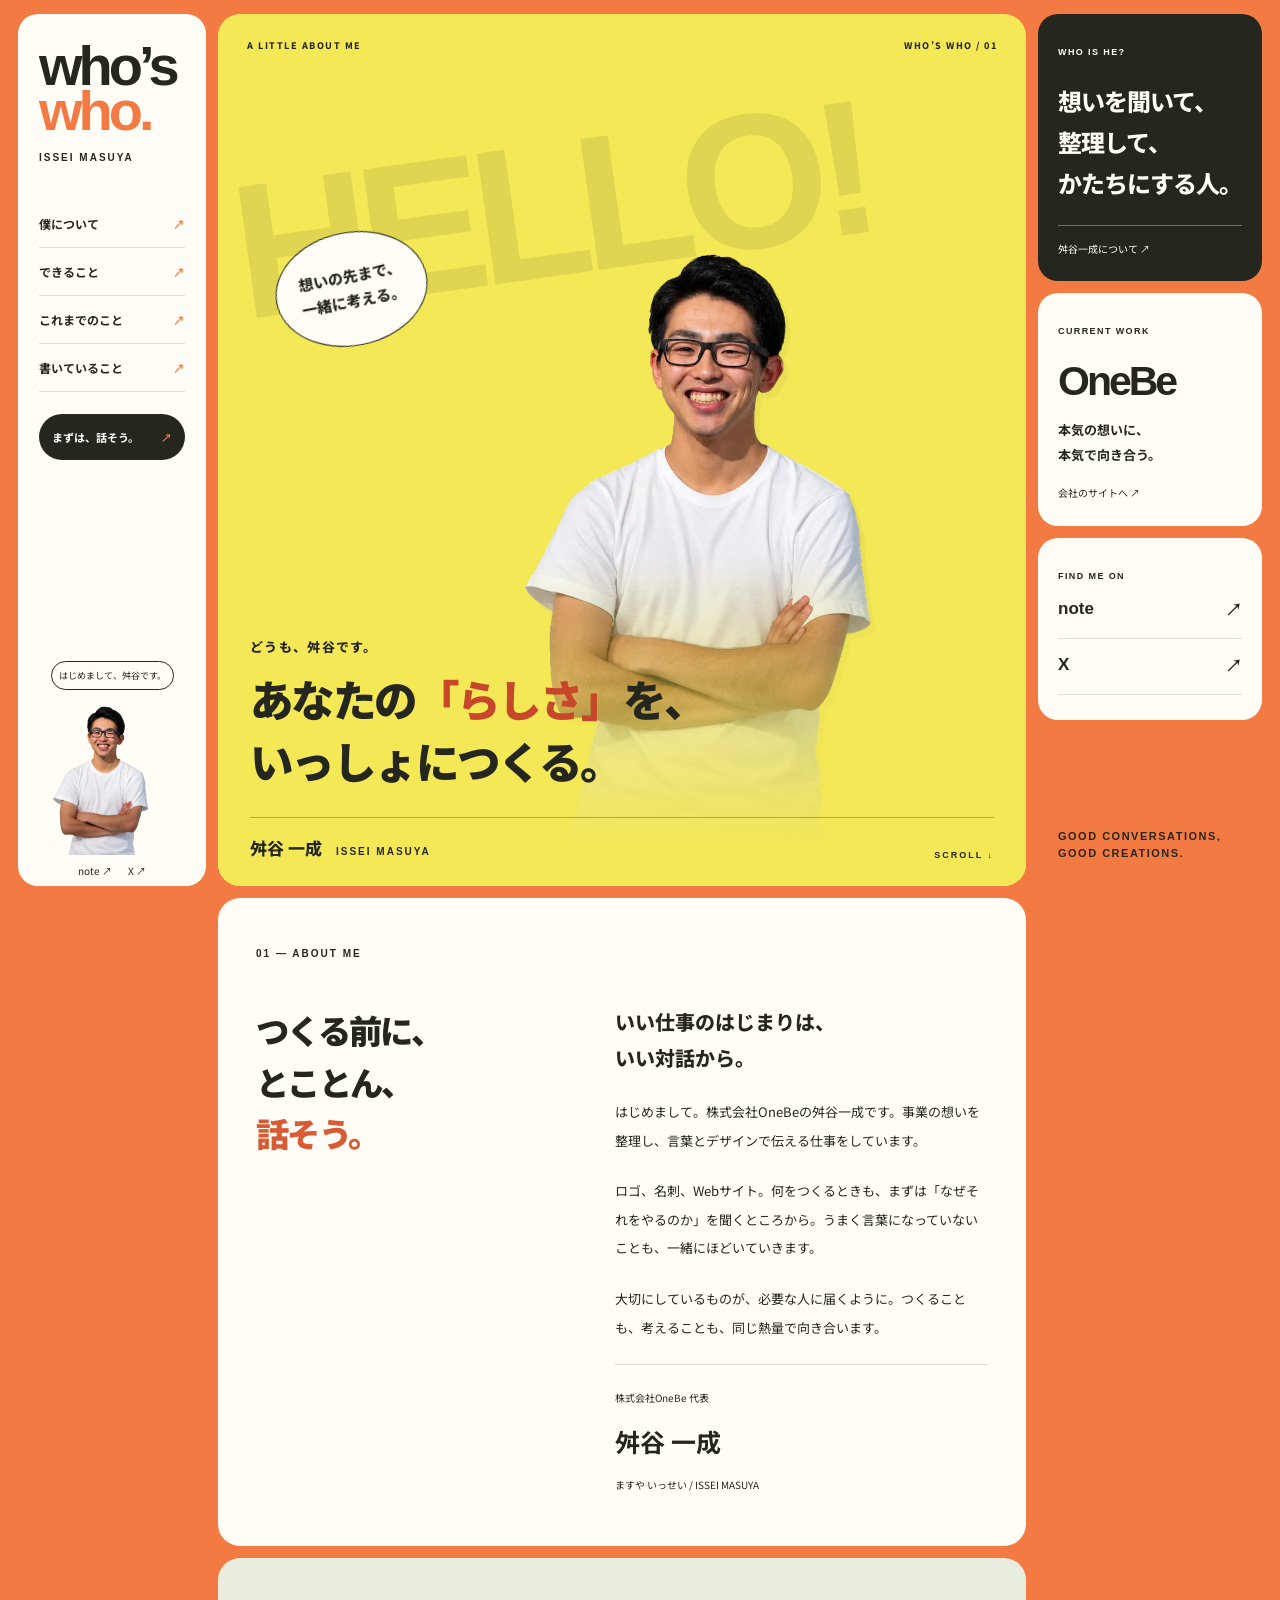
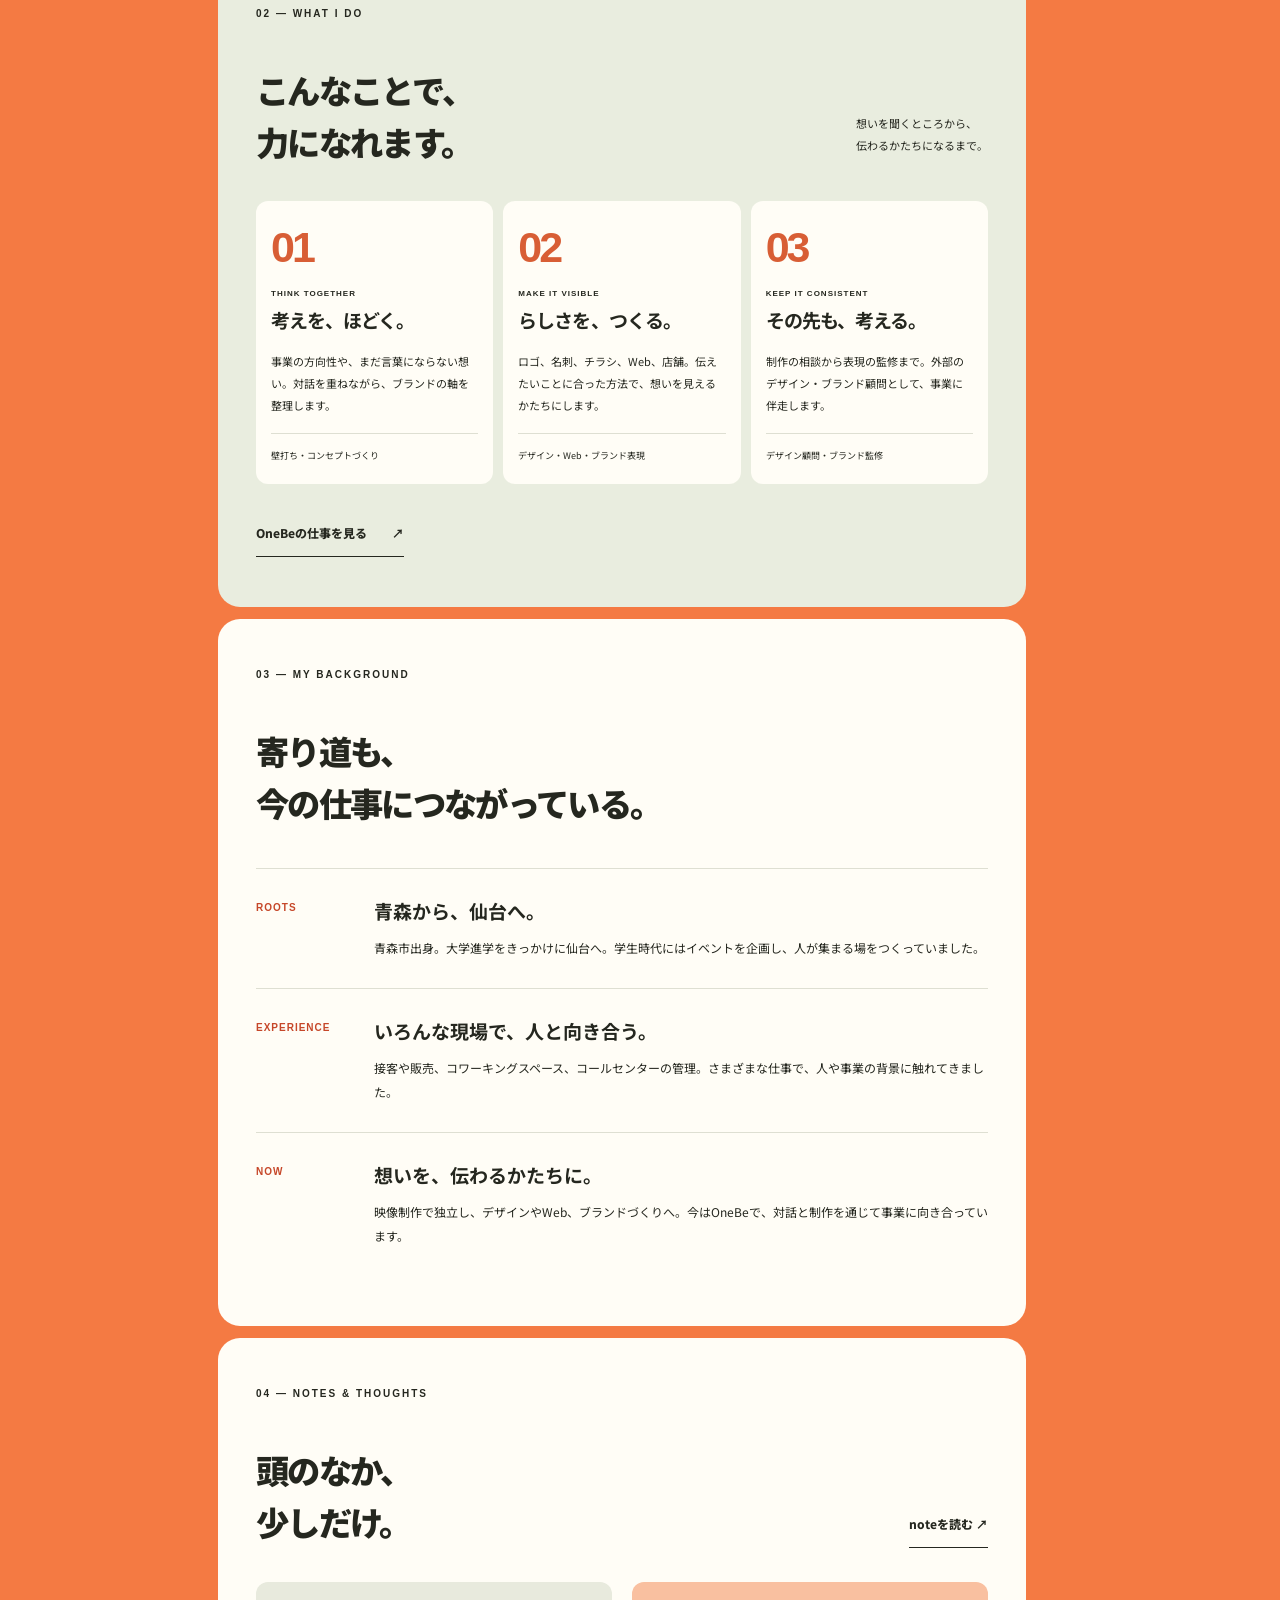
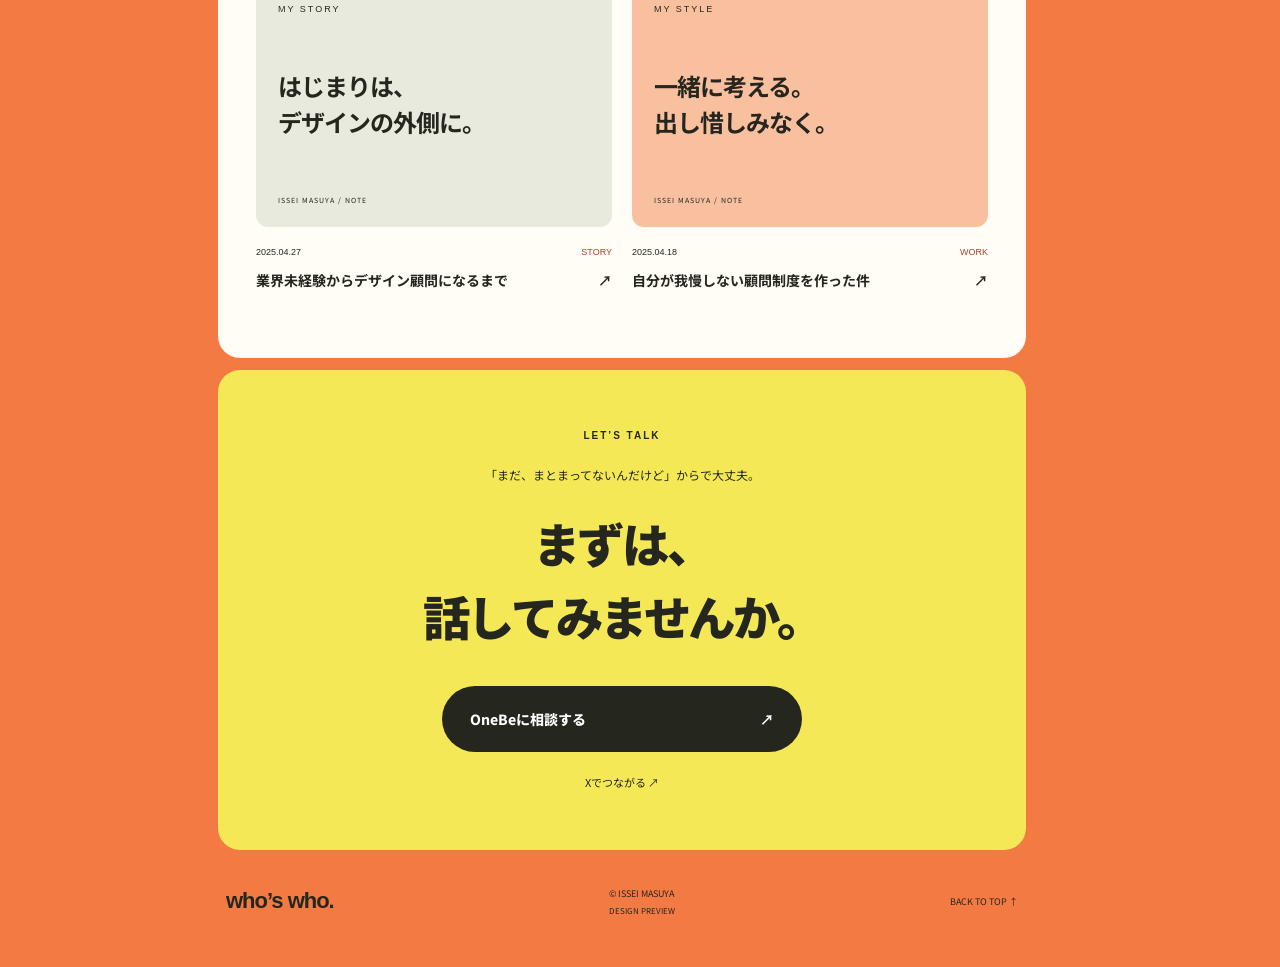
==== index.html @ d88c9fce "Build personal who's-who preview with responsive layout and noindex" ====
<!doctype html>
<html lang="ja">
<head><meta charset="UTF-8"><meta name="viewport" content="width=device-width,initial-scale=1"><meta name="robots" content="noindex, nofollow"><meta name="googlebot" content="noindex, nofollow"><title>舛谷一成の who's who — ISSEI MASUYA</title><meta name="description" content="舛谷一成の自己紹介。想いを聞き、整理し、言葉とデザインで伝える。OneBeの仕事と、その背景にあること。"><link rel="stylesheet" href="style.css"><script src="script.js" defer></script></head>
<body id="top">
<a class="skip" href="#main">本文へ移動</a>
<div class="shell">
<header class="sidebar"><a href="#top" class="wordmark" aria-label="who's who トップ">who’s<br><span>who.</span><small>ISSEI MASUYA</small></a><button class="menu-toggle" aria-expanded="false" aria-controls="navigation">MENU ＋</button><nav id="navigation" aria-label="メインメニュー"><a href="#about">僕について <span>↗</span></a><a href="#can">できること <span>↗</span></a><a href="#story">これまでのこと <span>↗</span></a><a href="#notes">書いていること <span>↗</span></a><a href="#contact" class="nav-contact">まずは、話そう。 <span>↗</span></a></nav><div class="side-bottom"><span class="side-label">はじめまして、舛谷です。</span><img src="assets/portrait.webp" alt="" width="1000" height="1500"><a href="https://note.com/isseimasuya">note ↗</a><a href="https://x.com/isseimasuya">X ↗</a></div></header>
<main id="main">
<section class="hero" aria-labelledby="hero-title"><div class="hero-top"><span>A LITTLE ABOUT ME</span><span>WHO’S WHO / 01</span></div><div class="hero-outline" aria-hidden="true">HELLO!</div><img class="hero-portrait" src="assets/portrait.webp" alt="笑顔で腕を組む舛谷一成" width="1000" height="1500" fetchpriority="high"><div class="hero-sticker">想いの先まで、<br>一緒に考える。</div><div class="hero-copy"><p class="hello">どうも、舛谷です。</p><h1 id="hero-title">あなたの<span>「らしさ」</span>を、<br>いっしょにつくる。</h1><div class="hero-footer"><p>舛谷 一成 <small>ISSEI MASUYA</small></p><a href="#about" aria-label="僕について読む">SCROLL ↓</a></div></div></section>
<section class="about panel" id="about"><div class="section-label">01 — ABOUT ME</div><div class="about-grid"><h2>つくる前に、<br>とことん、<br><em>話そう。</em></h2><div class="body-copy"><p class="large">いい仕事のはじまりは、<br>いい対話から。</p><p>はじめまして。株式会社OneBeの舛谷一成です。事業の想いを整理し、言葉とデザインで伝える仕事をしています。</p><p>ロゴ、名刺、Webサイト。何をつくるときも、まずは「なぜそれをやるのか」を聞くところから。うまく言葉になっていないことも、一緒にほどいていきます。</p><p>大切にしているものが、必要な人に届くように。つくることも、考えることも、同じ熱量で向き合います。</p><div class="nameplate"><span>株式会社OneBe 代表</span><strong>舛谷 一成</strong><small>ますや いっせい / ISSEI MASUYA</small></div></div></div></section>
<section class="can panel" id="can"><div class="section-label">02 — WHAT I DO</div><div class="section-heading"><h2>こんなことで、<br>力になれます。</h2><p>想いを聞くところから、<br>伝わるかたちになるまで。</p></div><div class="services"><article><span class="number">01</span><p class="service-en">THINK TOGETHER</p><h3>考えを、ほどく。</h3><p>事業の方向性や、まだ言葉にならない想い。対話を重ねながら、ブランドの軸を整理します。</p><span class="tag">壁打ち・コンセプトづくり</span></article><article><span class="number">02</span><p class="service-en">MAKE IT VISIBLE</p><h3>らしさを、つくる。</h3><p>ロゴ、名刺、チラシ、Web、店舗。伝えたいことに合った方法で、想いを見えるかたちにします。</p><span class="tag">デザイン・Web・ブランド表現</span></article><article><span class="number">03</span><p class="service-en">KEEP IT CONSISTENT</p><h3>その先も、考える。</h3><p>制作の相談から表現の監修まで。外部のデザイン・ブランド顧問として、事業に伴走します。</p><span class="tag">デザイン顧問・ブランド監修</span></article></div><a class="text-link" href="https://onebe-inc.github.io/corporate/">OneBeの仕事を見る <span>↗</span></a></section>
<section class="story panel" id="story"><div class="section-label">03 — MY BACKGROUND</div><div class="section-heading"><h2>寄り道も、<br>今の仕事につながっている。</h2></div><div class="timeline"><article><span>ROOTS</span><h3>青森から、仙台へ。</h3><p>青森市出身。大学進学をきっかけに仙台へ。学生時代にはイベントを企画し、人が集まる場をつくっていました。</p></article><article><span>EXPERIENCE</span><h3>いろんな現場で、人と向き合う。</h3><p>接客や販売、コワーキングスペース、コールセンターの管理。さまざまな仕事で、人や事業の背景に触れてきました。</p></article><article><span>NOW</span><h3>想いを、伝わるかたちに。</h3><p>映像制作で独立し、デザインやWeb、ブランドづくりへ。今はOneBeで、対話と制作を通じて事業に向き合っています。</p></article></div></section>
<section class="notes panel" id="notes"><div class="section-label">04 — NOTES & THOUGHTS</div><div class="section-heading"><h2>頭のなか、<br>少しだけ。</h2><a href="https://note.com/isseimasuya" class="text-link">noteを読む ↗</a></div><div class="note-grid"><a class="note-card" href="https://note.com/isseimasuya/n/nf09b0b39cf4e"><div class="note-cover cover-one"><span>MY STORY</span><b>はじまりは、<br>デザインの外側に。</b><small>ISSEI MASUYA / NOTE</small></div><div class="note-meta">2025.04.27 <span>STORY</span></div><h3>業界未経験からデザイン顧問になるまで <span>↗</span></h3></a><a class="note-card" href="https://note.com/isseimasuya/n/n8f726bd15c72"><div class="note-cover cover-two"><span>MY STYLE</span><b>一緒に考える。<br>出し惜しみなく。</b><small>ISSEI MASUYA / NOTE</small></div><div class="note-meta">2025.04.18 <span>WORK</span></div><h3>自分が我慢しない顧問制度を作った件 <span>↗</span></h3></a></div></section>
<section class="contact panel" id="contact"><span class="section-label">LET’S TALK</span><p>「まだ、まとまってないんだけど」からで大丈夫。</p><h2>まずは、<br>話してみませんか。</h2><a class="contact-button" href="https://onebe-inc.github.io/corporate/contact/">OneBeに相談する <span>↗</span></a><a class="contact-x" href="https://x.com/isseimasuya">Xでつながる ↗</a></section>
<footer><a href="#top">who’s who.</a><p>© ISSEI MASUYA <span>DESIGN PREVIEW</span></p><a href="#top">BACK TO TOP ↑</a></footer>
</main>
<aside class="rail" aria-label="プロフィールの概要"><div class="rail-intro"><span class="rail-eyebrow">WHO IS HE?</span><p>想いを聞いて、<br>整理して、<br>かたちにする人。</p><a href="#about">舛谷一成について ↗</a></div><div class="rail-note"><span class="rail-eyebrow">CURRENT WORK</span><b>OneBe</b><p>本気の想いに、<br>本気で向き合う。</p><a href="https://onebe-inc.github.io/corporate/">会社のサイトへ ↗</a></div><div class="rail-links"><span class="rail-eyebrow">FIND ME ON</span><a href="https://note.com/isseimasuya">note <span>↗</span></a><a href="https://x.com/isseimasuya">X <span>↗</span></a></div><div class="rail-bottom">GOOD CONVERSATIONS,<br>GOOD CREATIONS.</div></aside>
</div></body></html>
---- style.css ----
@import url('https://fonts.googleapis.com/css2?family=Noto+Sans+JP:wght@400;500;600;700;800;900&display=swap');
:root{--orange:#f47a43;--ink:#25271f;--paper:#fffdf6;--yellow:#f4e857;--line:#dedfd2}*{box-sizing:border-box}html{scroll-behavior:smooth;scroll-padding-top:24px}body{margin:0;background:var(--orange);color:var(--ink);font-family:'Noto Sans JP',sans-serif;font-size:14px}a{color:inherit;text-decoration:none}button{font:inherit}a:focus-visible,button:focus-visible{outline:3px solid #164aca;outline-offset:5px}.shell{display:grid;grid-template-columns:188px minmax(0,1fr) 224px;gap:12px;max-width:1560px;margin:auto;padding:14px 18px}.sidebar{height:calc(100dvh - 28px);position:sticky;top:14px;background:var(--paper);border-radius:20px;padding:30px 21px 0;overflow:hidden;display:flex;flex-direction:column}.wordmark{font-size:56px;font-family:Arial,sans-serif;font-weight:900;letter-spacing:-4px;line-height:.8;display:block}.wordmark span{color:var(--orange)}.wordmark small{display:block;font-size:10px;letter-spacing:2px;margin-top:20px;color:var(--ink)}nav{margin-top:38px}nav a{display:flex;justify-content:space-between;padding:15px 0;border-bottom:1px solid var(--line);font-weight:700;font-size:12px}nav a span{color:var(--orange)}nav .nav-contact{background:var(--ink);color:white;border-radius:30px;padding:15px 13px;margin-top:22px;border:0;font-size:11px}.side-bottom{margin-top:auto;padding-top:38px;text-align:center}.side-label{font-size:9px;border:1px solid var(--ink);border-radius:20px;padding:7px}.side-bottom img{display:block;width:100%;height:160px;object-fit:cover;object-position:50% 15%;margin-top:12px}.side-bottom>a{position:relative;display:inline-block;font-size:10px;margin:8px}main{min-width:0}.hero{min-height:calc(100dvh - 28px);height:850px;max-height:1040px;background:var(--yellow);border-radius:22px;position:relative;overflow:hidden}.hero-top{display:flex;justify-content:space-between;position:absolute;top:25px;left:29px;right:29px;font-size:9px;font-weight:800;letter-spacing:1.5px;z-index:2}.hero-outline{font-family:Arial,sans-serif;font-size:clamp(100px,15vw,255px);font-weight:900;letter-spacing:-13px;position:absolute;top:100px;left:14px;color:var(--ink);line-height:1;transform:rotate(-8deg);opacity:.095}.hero-portrait{position:absolute;width:91%;height:91%;bottom:-10%;right:-10%;object-fit:contain;object-position:center bottom;filter:drop-shadow(5px 6px 0 #25271f0b)}.hero-sticker{position:absolute;top:25%;left:7%;border-radius:50%;background:var(--paper);padding:31px 23px;text-align:center;font-weight:800;line-height:1.65;transform:rotate(-11deg);font-size:15px;border:1px solid var(--ink)}.hero-copy{position:absolute;bottom:0;padding:80px 32px 26px;width:100%;background:linear-gradient(transparent,#f4e857 87%)}.hello{font-size:13px;font-weight:800;letter-spacing:.1em;margin:0 0 12px}h1{font-size:clamp(36px,3.4vw,60px);font-weight:900;letter-spacing:-.06em;line-height:1.42;margin:0}h1>span{color:#c64729}.hero-footer{display:flex;justify-content:space-between;align-items:end;margin-top:25px;padding-top:17px;border-top:1px solid #25271f55}.hero-footer p{font-weight:800;margin:0;font-size:17px}.hero-footer small{font-family:Arial;letter-spacing:2px;font-size:10px;margin-left:10px}.hero-footer>a{font-family:Arial;font-weight:700;font-size:9px;letter-spacing:2px}.panel{margin-top:12px;border-radius:22px;background:var(--paper);padding:50px 38px;scroll-margin-top:14px}.section-label{font-family:Arial,sans-serif;font-size:10px;letter-spacing:2px;font-weight:800;display:block;margin-bottom:45px}.about-grid{display:grid;grid-template-columns:1fr 1.15fr;gap:35px}h2{font-size:clamp(29px,2.6vw,43px);line-height:1.55;font-weight:900;letter-spacing:-.05em;margin:0}h2 em{font-style:normal;color:#d75b34}.body-copy{line-height:2.2;font-size:13px}.body-copy p{margin:0 0 22px}.body-copy .large{font-size:20px;font-weight:800;line-height:1.8}.nameplate{border-top:1px solid var(--line);padding-top:22px}.nameplate span,.nameplate small{display:block;font-size:10px}.nameplate strong{display:block;font-size:25px;margin:5px 0}.section-heading{display:flex;gap:24px;justify-content:space-between;align-items:end;margin-bottom:34px}.section-heading>p{font-size:11px;line-height:2}.can{background:#e9eddf}.services{display:grid;grid-template-columns:repeat(3,1fr);gap:10px}.services article{background:var(--paper);border-radius:12px;padding:22px 15px}.number{font-family:Arial;font-size:43px;font-weight:900;letter-spacing:-3px;color:#d85e35}.service-en{font-family:Arial;font-size:8px;font-weight:700;letter-spacing:1px;margin:17px 0 8px}.services h3{font-size:19px;letter-spacing:-.05em;margin:0}.services article>p:not(.service-en){font-size:11px;line-height:2;margin:17px 0}.tag{font-size:9px;border-top:1px solid var(--line);display:block;padding-top:15px}.text-link{display:flex;align-items:center;justify-content:space-between;font-size:12px;font-weight:800;border-bottom:1px solid var(--ink);padding:15px 0;gap:25px;width:max-content;max-width:100%}.can>.text-link{margin-top:25px}.timeline{margin-top:40px}.timeline article{display:grid;grid-template-columns:100px 1fr;gap:12px 18px;border-top:1px solid var(--line);padding:28px 0}.timeline article>span{font-family:Arial;font-size:10px;font-weight:800;color:#c64729;letter-spacing:1px;padding-top:5px}.timeline h3{font-size:19px;margin:0}.timeline p{grid-column:2;font-size:12px;line-height:2;margin:0}.note-grid{display:grid;grid-template-columns:1fr 1fr;gap:20px}.note-cover{aspect-ratio:1.45;border-radius:12px;padding:22px;display:flex;flex-direction:column;justify-content:space-between}.cover-one{background:#e8eadd}.cover-two{background:#f9c0a0}.note-cover>span{font-family:Arial;font-size:9px;letter-spacing:2px}.note-cover>b{font-size:24px;line-height:1.5;letter-spacing:-1px}.note-cover>small{font-size:7px;letter-spacing:1px}.note-meta{display:flex;justify-content:space-between;font-family:Arial;font-size:9px;margin-top:20px}.note-meta span{color:#a54426}.note-card h3{font-size:14px;line-height:1.9;margin-top:10px;display:flex;gap:12px;justify-content:space-between}.note-card{transition:transform .2s}.note-card:hover{transform:translateY(-4px)}.contact{background:var(--yellow);text-align:center;padding-block:60px}.contact .section-label{margin-bottom:25px}.contact>p{font-size:12px}.contact h2{font-size:clamp(32px,3.7vw,58px);margin:23px 0 33px}.contact-button{max-width:360px;border-radius:40px;background:var(--ink);color:white;padding:23px 28px;display:flex;justify-content:space-between;margin:auto;font-weight:800}.contact-x{display:block;font-size:11px;margin-top:22px}footer{display:flex;align-items:center;justify-content:space-between;gap:15px;padding:28px 8px;font-size:9px}footer>a:first-child{font:900 22px Arial;letter-spacing:-1px}footer p span{display:block;margin-top:5px;font-size:8px}.rail{position:sticky;top:14px;height:calc(100dvh - 28px);display:flex;flex-direction:column;gap:12px}.rail>div{border-radius:20px;padding:25px 20px}.rail-intro{background:var(--ink);color:var(--paper);min-height:265px}.rail-eyebrow{font-family:Arial;font-size:9px;letter-spacing:1.4px;font-weight:700}.rail-intro p{font-size:24px;line-height:1.7;letter-spacing:-1px;font-weight:800;margin:22px 0}.rail-intro a{font-size:10px;border-top:1px solid #ffffff55;display:block;padding-top:15px}.rail-note{background:var(--paper)}.rail-note>b{font-family:Arial;font-size:41px;letter-spacing:-3px;display:block;margin-top:20px}.rail-note p{font-size:13px;font-weight:700;line-height:1.9}.rail-note a{font-size:10px}.rail-links{background:var(--paper)}.rail-links>a{display:flex;justify-content:space-between;border-bottom:1px solid var(--line);padding:16px 0;font-family:Arial;font-size:17px;font-weight:700}.rail-bottom{margin-top:auto;font:900 11px/1.5 Arial;letter-spacing:1.5px}.menu-toggle{display:none}.skip{position:fixed;top:-100px;background:white;padding:10px;z-index:20}.skip:focus{top:10px}a:hover{opacity:.8}
@media(min-width:1700px){.hero-portrait{right:-5%;bottom:-9%;height:96%}.hero{height:950px}.hero-copy{padding-bottom:32px}}@media(max-width:1200px){.shell{grid-template-columns:165px minmax(0,1fr) 180px;padding:12px;gap:10px}.sidebar{padding:26px 16px 0}.rail>div{padding:22px 16px}.rail-intro p{font-size:20px}.hero{height:760px}.hero-copy{padding-inline:25px}h1{font-size:42px}.panel{padding:40px 27px}.services{grid-template-columns:1fr}.services article{display:grid;grid-template-columns:55px 1fr;column-gap:12px}.number{grid-row:1/4}.service-en{margin-top:5px}.services article>p:not(.service-en){grid-column:2;margin-block:10px}.tag{grid-column:2}.about-grid{gap:25px}.body-copy{font-size:12px}.note-cover{padding:18px}.note-cover>b{font-size:20px}}
@media(max-width:980px){.shell{grid-template-columns:155px minmax(0,1fr);max-width:900px}.rail{display:none}.hero{height:850px}.hero-portrait{width:110%;right:-15%;height:93%}.hero-sticker{top:24%;left:5%;font-size:13px}.hero-outline{font-size:155px}.hero-copy h1{font-size:45px}.about-grid{grid-template-columns:1fr 1.1fr}.section-heading>p{display:none}}
@media(max-width:650px){html{scroll-padding-top:90px}.shell{display:block;padding:8px}.sidebar{height:auto;position:sticky;top:8px;z-index:10;padding:14px 20px;border-radius:14px;overflow:visible;display:flex;flex-direction:row;align-items:center;justify-content:space-between;box-shadow:0 3px 16px #25271f10}.wordmark{font-size:24px;letter-spacing:-1px;line-height:.82}.wordmark br{display:none}.wordmark small{font-size:6px;letter-spacing:1px;margin-top:7px}.menu-toggle{display:block;border:1px solid var(--ink);background:transparent;border-radius:20px;padding:9px 14px;font-size:10px;font-weight:800;cursor:pointer}.side-bottom{display:none}nav{display:none;position:absolute;top:calc(100% + 7px);left:0;right:0;background:var(--paper);margin:0;padding:15px 22px 22px;border-radius:14px;box-shadow:0 6px 15px #0002}nav.open{display:block}nav a{font-size:13px}main{margin-top:8px}.hero{min-height:700px;height:calc(100svh - 96px);max-height:850px;border-radius:16px}.hero-top{top:22px;left:20px;right:20px;font-size:7px;letter-spacing:1px}.hero-outline{top:88px;left:5px;font-size:120px;letter-spacing:-8px}.hero-portrait{width:130%;max-width:none;height:86%;right:-25%;bottom:-4%}.hero-sticker{top:24%;left:6%;font-size:11px;padding:21px 17px}.hero-copy{padding:70px 20px 23px}.hero-copy h1{font-size:clamp(29px,7.2vw,43px);line-height:1.5}.hello{font-size:11px;margin-bottom:10px}.hero-footer{margin-top:20px}.hero-footer p{font-size:14px}.hero-footer small{font-size:8px;letter-spacing:1px;margin-left:7px}.hero-footer>a{font-size:7px}.panel{margin-top:8px;padding:35px 23px;border-radius:16px;scroll-margin-top:90px}.section-label{font-size:9px;margin-bottom:29px}.about-grid{grid-template-columns:1fr;gap:25px}.about h2{font-size:37px;line-height:1.4}.about h2 br:nth-child(2){display:none}.body-copy{font-size:13px;line-height:2.15}.body-copy .large{font-size:19px}.section-heading{margin-bottom:25px}h2{font-size:29px}.section-heading .text-link{font-size:10px;padding:10px 0}.services article{padding:22px 17px}.services h3{font-size:21px}.services article>p:not(.service-en){font-size:12px}.tag{font-size:10px}.timeline article{grid-template-columns:1fr;gap:10px;padding:24px 0}.timeline p{grid-column:1}.timeline h3{font-size:19px}.note-grid{grid-template-columns:1fr;gap:30px}.note-cover{aspect-ratio:1.65;padding:23px}.note-cover>b{font-size:28px}.note-cover>span{font-size:10px}.note-cover>small{font-size:8px}.notes .section-heading{align-items:center}.note-card h3{font-size:15px}.contact{padding-block:43px}.contact>p{font-size:10px}.contact h2{font-size:36px}.contact-button{font-size:13px;padding:21px 25px}footer{flex-wrap:wrap;padding:24px 10px}footer>a:last-child{font-size:8px}}
@media(prefers-reduced-motion:reduce){html{scroll-behavior:auto}*,*:before,*:after{transition:none!important;animation:none!important}}
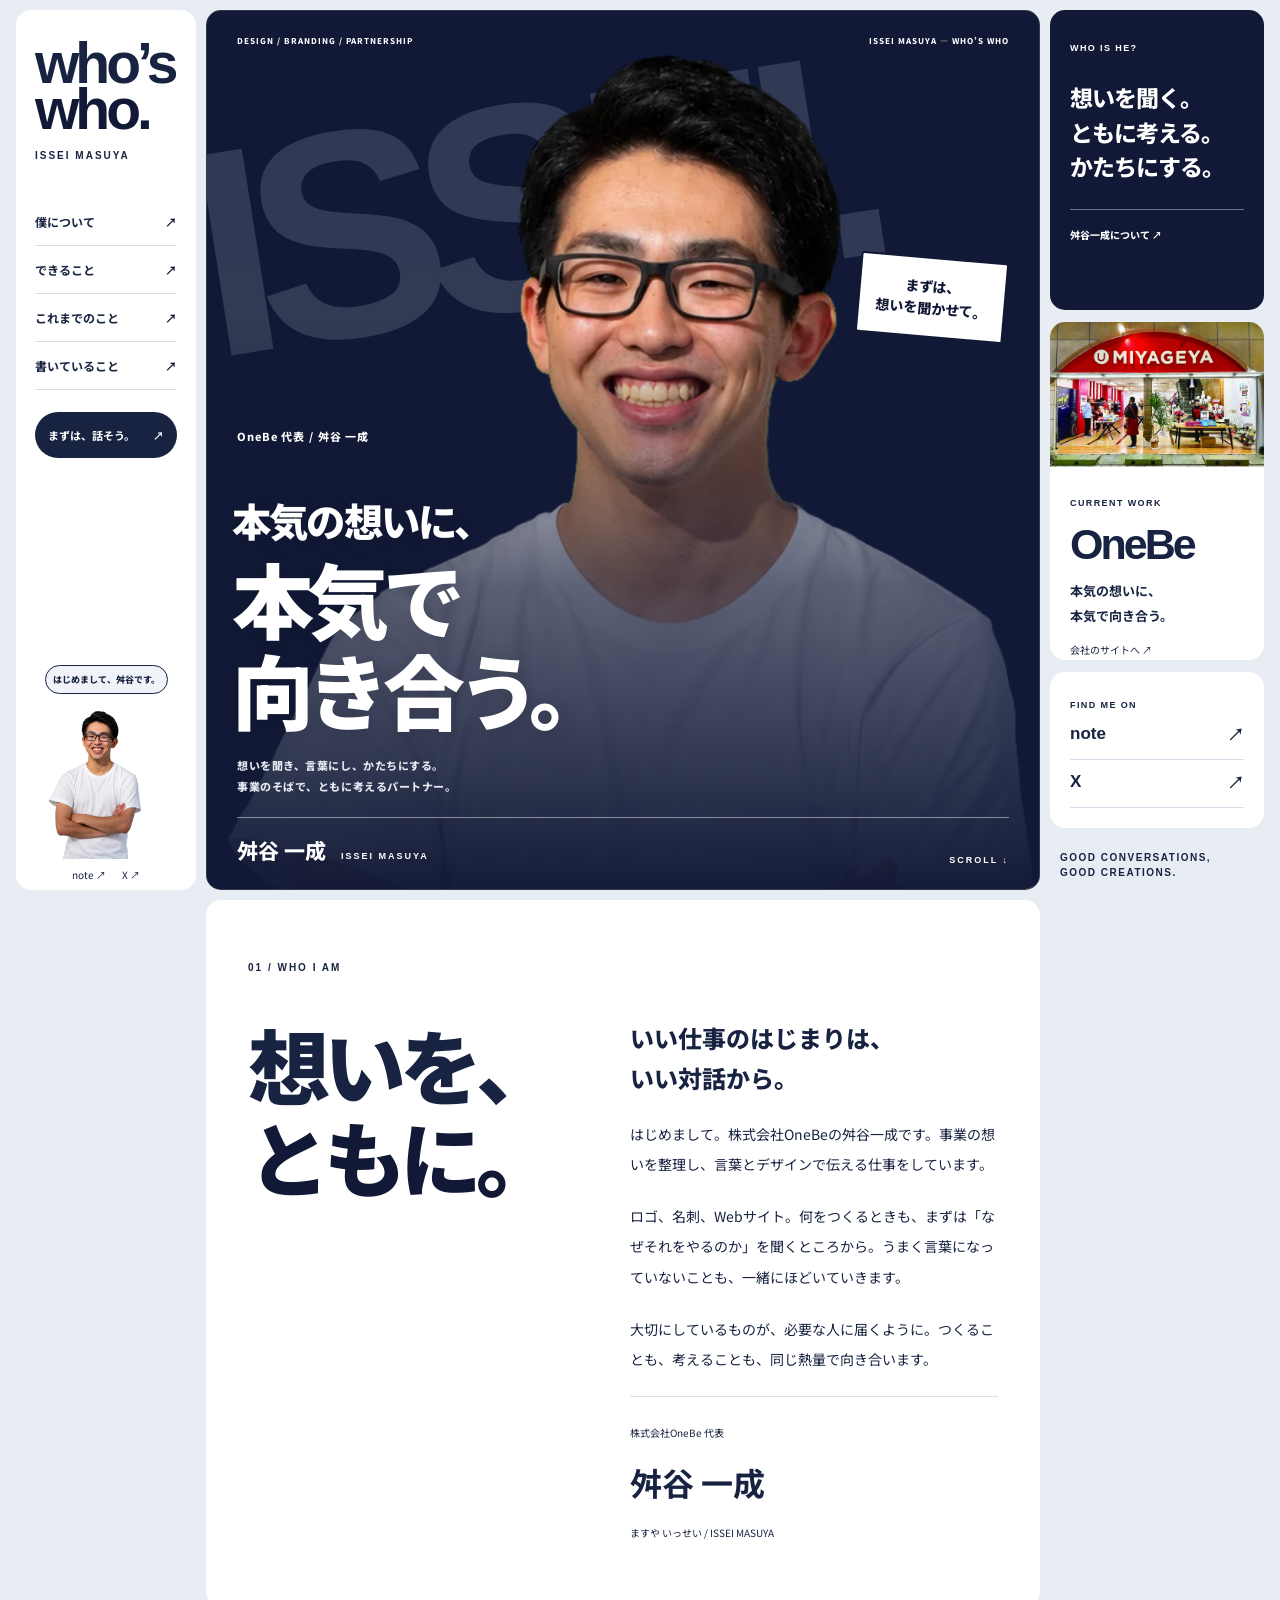
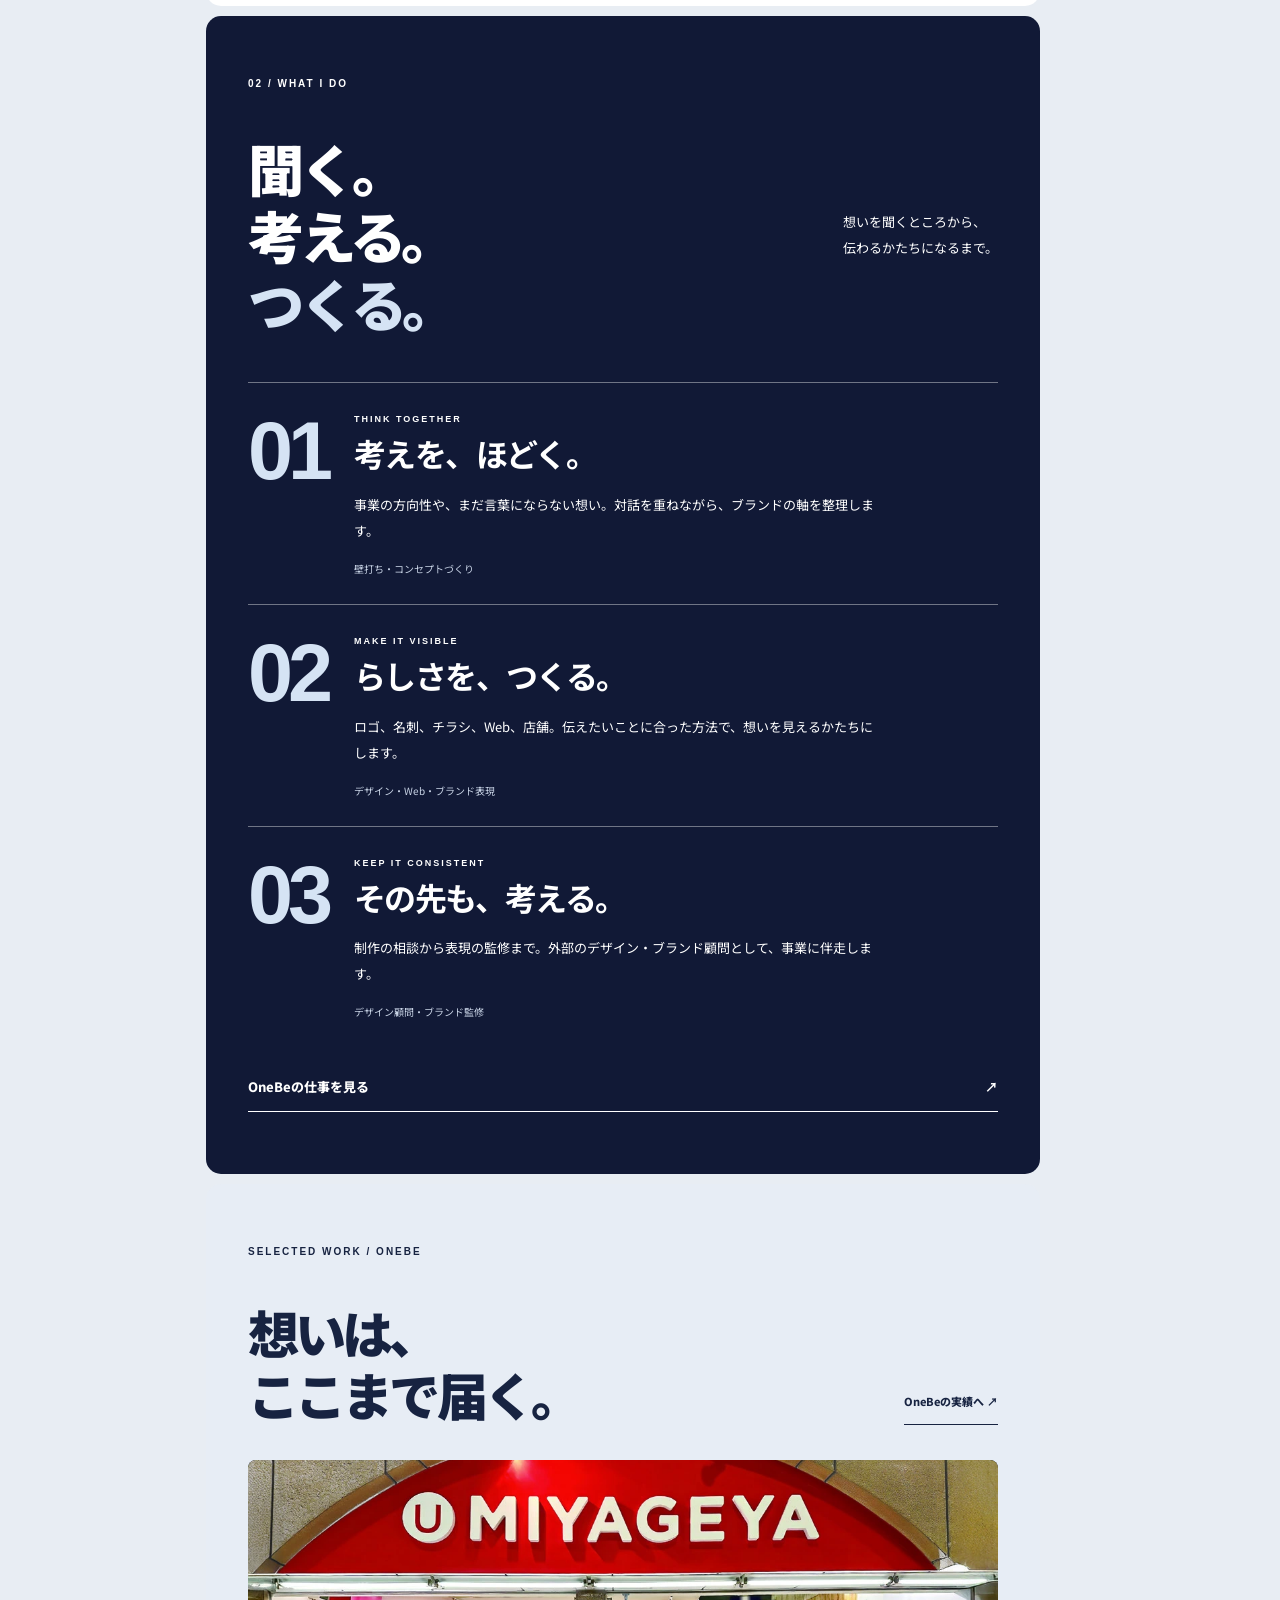
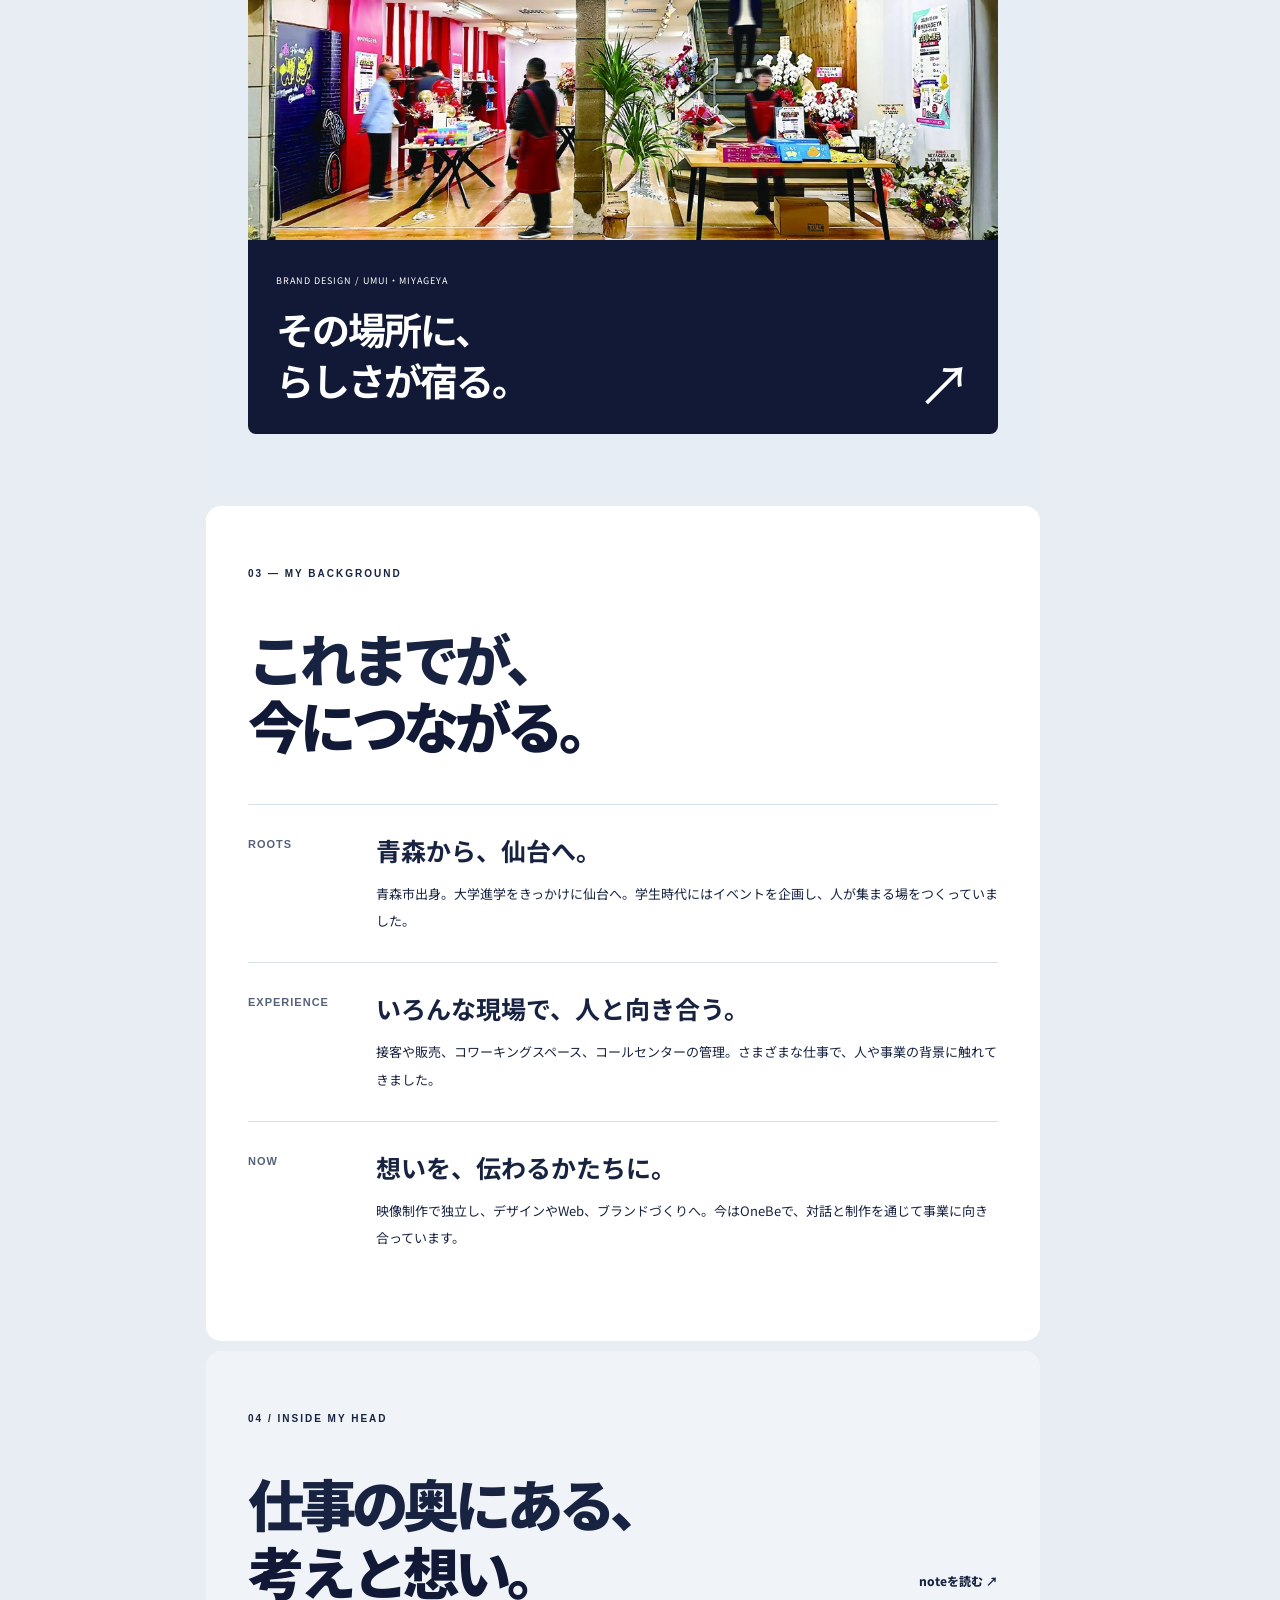
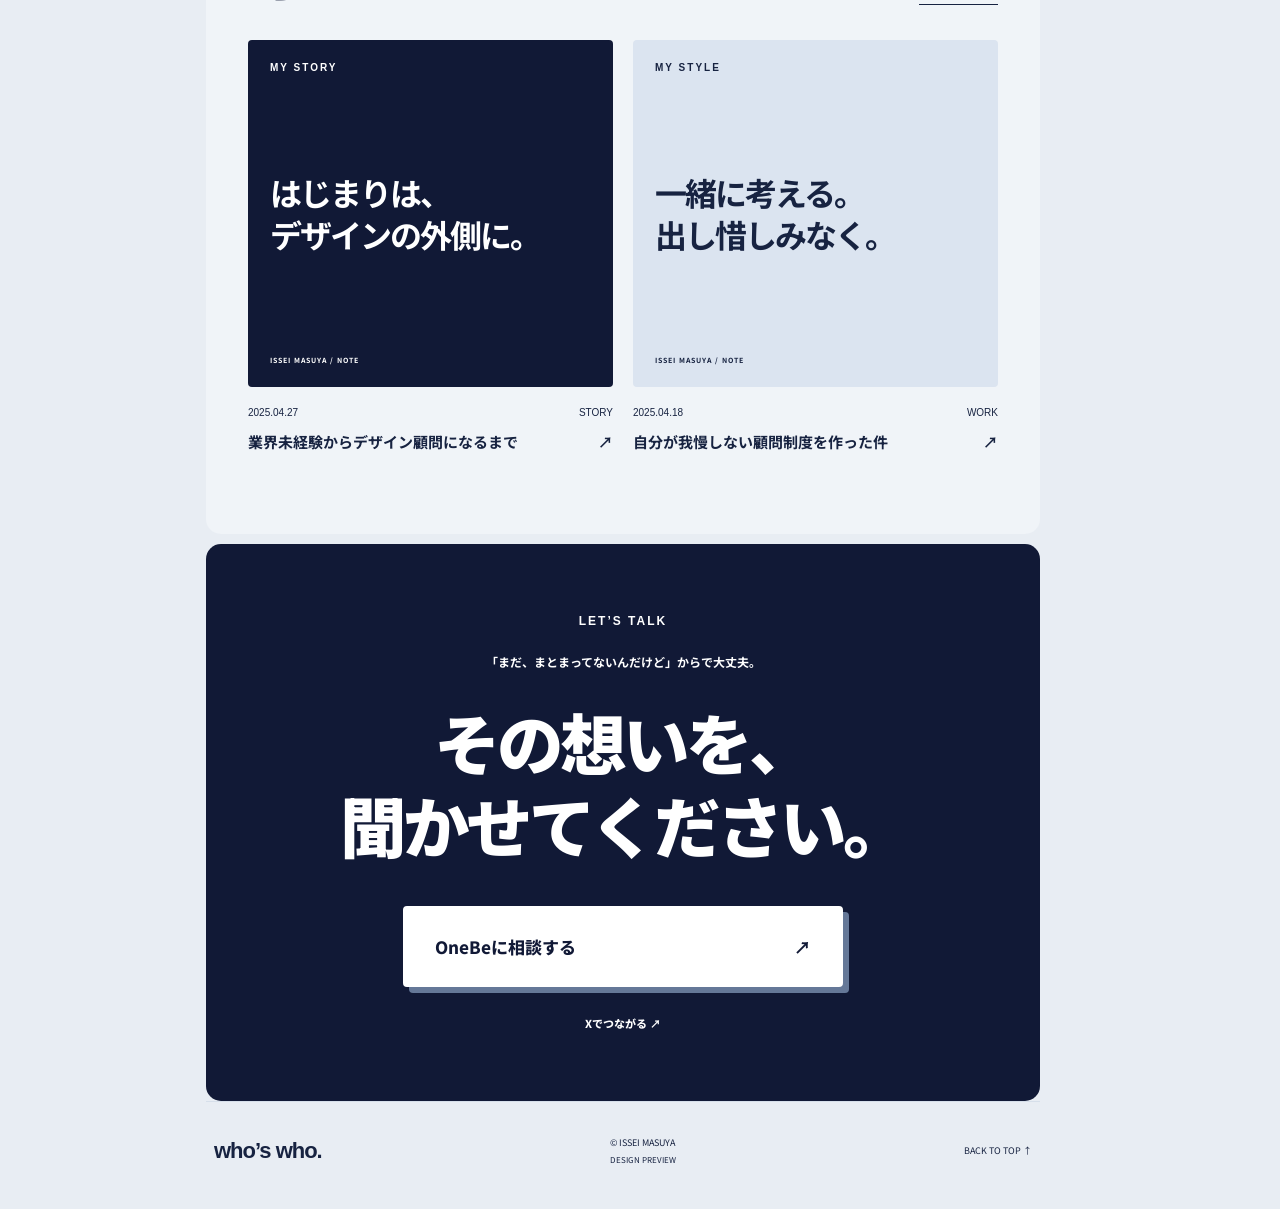
==== commit fd8b403d: "Strengthen portrait and typography in OneBe navy and white tone" ====
--- a/index.html
+++ b/index.html
@@ -1,18 +1,18 @@
 <!doctype html>
 <html lang="ja">
-<head><meta charset="UTF-8"><meta name="viewport" content="width=device-width,initial-scale=1"><meta name="robots" content="noindex, nofollow"><meta name="googlebot" content="noindex, nofollow"><title>舛谷一成の who's who — ISSEI MASUYA</title><meta name="description" content="舛谷一成の自己紹介。想いを聞き、整理し、言葉とデザインで伝える。OneBeの仕事と、その背景にあること。"><link rel="stylesheet" href="style.css"><script src="script.js" defer></script></head>
+<head><meta charset="UTF-8"><meta name="viewport" content="width=device-width,initial-scale=1"><meta name="robots" content="noindex, nofollow"><meta name="googlebot" content="noindex, nofollow"><title>舛谷一成の who's who — ISSEI MASUYA</title><meta name="description" content="舛谷一成の自己紹介。想いを聞き、整理し、言葉とデザインで伝える。OneBeの仕事と、その背景にあること。"><link rel="stylesheet" href="style.css?v=3"><link rel="stylesheet" href="impact.css?v=3"><script src="script.js" defer></script></head>
 <body id="top">
 <a class="skip" href="#main">本文へ移動</a>
 <div class="shell">
 <header class="sidebar"><a href="#top" class="wordmark" aria-label="who's who トップ">who’s<br><span>who.</span><small>ISSEI MASUYA</small></a><button class="menu-toggle" aria-expanded="false" aria-controls="navigation">MENU ＋</button><nav id="navigation" aria-label="メインメニュー"><a href="#about">僕について <span>↗</span></a><a href="#can">できること <span>↗</span></a><a href="#story">これまでのこと <span>↗</span></a><a href="#notes">書いていること <span>↗</span></a><a href="#contact" class="nav-contact">まずは、話そう。 <span>↗</span></a></nav><div class="side-bottom"><span class="side-label">はじめまして、舛谷です。</span><img src="assets/portrait.webp" alt="" width="1000" height="1500"><a href="https://note.com/isseimasuya">note ↗</a><a href="https://x.com/isseimasuya">X ↗</a></div></header>
 <main id="main">
-<section class="hero" aria-labelledby="hero-title"><div class="hero-top"><span>A LITTLE ABOUT ME</span><span>WHO’S WHO / 01</span></div><div class="hero-outline" aria-hidden="true">HELLO!</div><img class="hero-portrait" src="assets/portrait.webp" alt="笑顔で腕を組む舛谷一成" width="1000" height="1500" fetchpriority="high"><div class="hero-sticker">想いの先まで、<br>一緒に考える。</div><div class="hero-copy"><p class="hello">どうも、舛谷です。</p><h1 id="hero-title">あなたの<span>「らしさ」</span>を、<br>いっしょにつくる。</h1><div class="hero-footer"><p>舛谷 一成 <small>ISSEI MASUYA</small></p><a href="#about" aria-label="僕について読む">SCROLL ↓</a></div></div></section>
-<section class="about panel" id="about"><div class="section-label">01 — ABOUT ME</div><div class="about-grid"><h2>つくる前に、<br>とことん、<br><em>話そう。</em></h2><div class="body-copy"><p class="large">いい仕事のはじまりは、<br>いい対話から。</p><p>はじめまして。株式会社OneBeの舛谷一成です。事業の想いを整理し、言葉とデザインで伝える仕事をしています。</p><p>ロゴ、名刺、Webサイト。何をつくるときも、まずは「なぜそれをやるのか」を聞くところから。うまく言葉になっていないことも、一緒にほどいていきます。</p><p>大切にしているものが、必要な人に届くように。つくることも、考えることも、同じ熱量で向き合います。</p><div class="nameplate"><span>株式会社OneBe 代表</span><strong>舛谷 一成</strong><small>ますや いっせい / ISSEI MASUYA</small></div></div></div></section>
-<section class="can panel" id="can"><div class="section-label">02 — WHAT I DO</div><div class="section-heading"><h2>こんなことで、<br>力になれます。</h2><p>想いを聞くところから、<br>伝わるかたちになるまで。</p></div><div class="services"><article><span class="number">01</span><p class="service-en">THINK TOGETHER</p><h3>考えを、ほどく。</h3><p>事業の方向性や、まだ言葉にならない想い。対話を重ねながら、ブランドの軸を整理します。</p><span class="tag">壁打ち・コンセプトづくり</span></article><article><span class="number">02</span><p class="service-en">MAKE IT VISIBLE</p><h3>らしさを、つくる。</h3><p>ロゴ、名刺、チラシ、Web、店舗。伝えたいことに合った方法で、想いを見えるかたちにします。</p><span class="tag">デザイン・Web・ブランド表現</span></article><article><span class="number">03</span><p class="service-en">KEEP IT CONSISTENT</p><h3>その先も、考える。</h3><p>制作の相談から表現の監修まで。外部のデザイン・ブランド顧問として、事業に伴走します。</p><span class="tag">デザイン顧問・ブランド監修</span></article></div><a class="text-link" href="https://onebe-inc.github.io/corporate/">OneBeの仕事を見る <span>↗</span></a></section>
-<section class="story panel" id="story"><div class="section-label">03 — MY BACKGROUND</div><div class="section-heading"><h2>寄り道も、<br>今の仕事につながっている。</h2></div><div class="timeline"><article><span>ROOTS</span><h3>青森から、仙台へ。</h3><p>青森市出身。大学進学をきっかけに仙台へ。学生時代にはイベントを企画し、人が集まる場をつくっていました。</p></article><article><span>EXPERIENCE</span><h3>いろんな現場で、人と向き合う。</h3><p>接客や販売、コワーキングスペース、コールセンターの管理。さまざまな仕事で、人や事業の背景に触れてきました。</p></article><article><span>NOW</span><h3>想いを、伝わるかたちに。</h3><p>映像制作で独立し、デザインやWeb、ブランドづくりへ。今はOneBeで、対話と制作を通じて事業に向き合っています。</p></article></div></section>
-<section class="notes panel" id="notes"><div class="section-label">04 — NOTES & THOUGHTS</div><div class="section-heading"><h2>頭のなか、<br>少しだけ。</h2><a href="https://note.com/isseimasuya" class="text-link">noteを読む ↗</a></div><div class="note-grid"><a class="note-card" href="https://note.com/isseimasuya/n/nf09b0b39cf4e"><div class="note-cover cover-one"><span>MY STORY</span><b>はじまりは、<br>デザインの外側に。</b><small>ISSEI MASUYA / NOTE</small></div><div class="note-meta">2025.04.27 <span>STORY</span></div><h3>業界未経験からデザイン顧問になるまで <span>↗</span></h3></a><a class="note-card" href="https://note.com/isseimasuya/n/n8f726bd15c72"><div class="note-cover cover-two"><span>MY STYLE</span><b>一緒に考える。<br>出し惜しみなく。</b><small>ISSEI MASUYA / NOTE</small></div><div class="note-meta">2025.04.18 <span>WORK</span></div><h3>自分が我慢しない顧問制度を作った件 <span>↗</span></h3></a></div></section>
-<section class="contact panel" id="contact"><span class="section-label">LET’S TALK</span><p>「まだ、まとまってないんだけど」からで大丈夫。</p><h2>まずは、<br>話してみませんか。</h2><a class="contact-button" href="https://onebe-inc.github.io/corporate/contact/">OneBeに相談する <span>↗</span></a><a class="contact-x" href="https://x.com/isseimasuya">Xでつながる ↗</a></section>
+<section class="hero" aria-labelledby="hero-title"><div class="hero-top"><span>DESIGN / BRANDING / PARTNERSHIP</span><span>ISSEI MASUYA — WHO’S WHO</span></div><div class="hero-outline" aria-hidden="true">ISSEI.</div><img class="hero-portrait" src="assets/portrait.webp" alt="笑顔で腕を組む舛谷一成" width="1000" height="1500" fetchpriority="high"><div class="hero-sticker">まずは、<br>想いを聞かせて。</div><div class="hero-copy"><p class="hello">OneBe 代表 / 舛谷 一成</p><h1 id="hero-title"><span class="hero-preline">本気の想いに、</span><br>本気で<br><span>向き合う。</span></h1><p class="hero-description">想いを聞き、言葉にし、かたちにする。<br>事業のそばで、ともに考えるパートナー。</p><div class="hero-footer"><p>舛谷 一成 <small>ISSEI MASUYA</small></p><a href="#about" aria-label="僕について読む">SCROLL ↓</a></div></div></section>
+<section class="about panel" id="about"><div class="section-label">01 / WHO I AM</div><div class="about-grid"><h2>想いを、<br><em>ともに。</em></h2><div class="body-copy"><p class="large">いい仕事のはじまりは、<br>いい対話から。</p><p>はじめまして。株式会社OneBeの舛谷一成です。事業の想いを整理し、言葉とデザインで伝える仕事をしています。</p><p>ロゴ、名刺、Webサイト。何をつくるときも、まずは「なぜそれをやるのか」を聞くところから。うまく言葉になっていないことも、一緒にほどいていきます。</p><p>大切にしているものが、必要な人に届くように。つくることも、考えることも、同じ熱量で向き合います。</p><div class="nameplate"><span>株式会社OneBe 代表</span><strong>舛谷 一成</strong><small>ますや いっせい / ISSEI MASUYA</small></div></div></div></section>
+<section class="can panel" id="can"><div class="section-label">02 / WHAT I DO</div><div class="section-heading"><h2>聞く。<br>考える。<br><em>つくる。</em></h2><p>想いを聞くところから、<br>伝わるかたちになるまで。</p></div><div class="services"><article><span class="number">01</span><p class="service-en">THINK TOGETHER</p><h3>考えを、ほどく。</h3><p>事業の方向性や、まだ言葉にならない想い。対話を重ねながら、ブランドの軸を整理します。</p><span class="tag">壁打ち・コンセプトづくり</span></article><article><span class="number">02</span><p class="service-en">MAKE IT VISIBLE</p><h3>らしさを、つくる。</h3><p>ロゴ、名刺、チラシ、Web、店舗。伝えたいことに合った方法で、想いを見えるかたちにします。</p><span class="tag">デザイン・Web・ブランド表現</span></article><article><span class="number">03</span><p class="service-en">KEEP IT CONSISTENT</p><h3>その先も、考える。</h3><p>制作の相談から表現の監修まで。外部のデザイン・ブランド顧問として、事業に伴走します。</p><span class="tag">デザイン顧問・ブランド監修</span></article></div><a class="text-link" href="https://onebe-inc.github.io/corporate/">OneBeの仕事を見る <span>↗</span></a></section>
+<section class="work-section panel" id="work"><div class="section-label">SELECTED WORK / ONEBE</div><div class="work-header"><h2>想いは、<br>ここまで届く。</h2><a class="text-link" href="https://onebe-inc.github.io/corporate/works/">OneBeの実績へ ↗</a></div><a class="featured-work" href="https://onebe-inc.github.io/corporate/works/"><img src="assets/umui-miyageya.webp" alt="UMUI・MIYAGEYAの店舗。看板と店頭を含むブランドの展開" width="1200" height="800" loading="lazy"><div><span>BRAND DESIGN / UMUI・MIYAGEYA</span><h3>その場所に、<br>らしさが宿る。</h3><span class="work-arrow" aria-hidden="true">↗</span></div></a></section><section class="story panel" id="story"><div class="section-label">03 — MY BACKGROUND</div><div class="section-heading"><h2>これまでが、<br><em>今につながる。</em></h2></div><div class="timeline"><article><span>ROOTS</span><h3>青森から、仙台へ。</h3><p>青森市出身。大学進学をきっかけに仙台へ。学生時代にはイベントを企画し、人が集まる場をつくっていました。</p></article><article><span>EXPERIENCE</span><h3>いろんな現場で、人と向き合う。</h3><p>接客や販売、コワーキングスペース、コールセンターの管理。さまざまな仕事で、人や事業の背景に触れてきました。</p></article><article><span>NOW</span><h3>想いを、伝わるかたちに。</h3><p>映像制作で独立し、デザインやWeb、ブランドづくりへ。今はOneBeで、対話と制作を通じて事業に向き合っています。</p></article></div></section>
+<section class="notes panel" id="notes"><div class="section-label">04 / INSIDE MY HEAD</div><div class="section-heading"><h2>仕事の奥にある、<br><em>考えと想い。</em></h2><a href="https://note.com/isseimasuya" class="text-link">noteを読む ↗</a></div><div class="note-grid"><a class="note-card" href="https://note.com/isseimasuya/n/nf09b0b39cf4e"><div class="note-cover cover-one"><span>MY STORY</span><b>はじまりは、<br>デザインの外側に。</b><small>ISSEI MASUYA / NOTE</small></div><div class="note-meta">2025.04.27 <span>STORY</span></div><h3>業界未経験からデザイン顧問になるまで <span>↗</span></h3></a><a class="note-card" href="https://note.com/isseimasuya/n/n8f726bd15c72"><div class="note-cover cover-two"><span>MY STYLE</span><b>一緒に考える。<br>出し惜しみなく。</b><small>ISSEI MASUYA / NOTE</small></div><div class="note-meta">2025.04.18 <span>WORK</span></div><h3>自分が我慢しない顧問制度を作った件 <span>↗</span></h3></a></div></section>
+<section class="contact panel" id="contact"><span class="section-label">LET’S TALK</span><p>「まだ、まとまってないんだけど」からで大丈夫。</p><h2>その想いを、<br>聞かせてください。</h2><a class="contact-button" href="https://onebe-inc.github.io/corporate/contact/">OneBeに相談する <span>↗</span></a><a class="contact-x" href="https://x.com/isseimasuya">Xでつながる ↗</a></section>
 <footer><a href="#top">who’s who.</a><p>© ISSEI MASUYA <span>DESIGN PREVIEW</span></p><a href="#top">BACK TO TOP ↑</a></footer>
 </main>
-<aside class="rail" aria-label="プロフィールの概要"><div class="rail-intro"><span class="rail-eyebrow">WHO IS HE?</span><p>想いを聞いて、<br>整理して、<br>かたちにする人。</p><a href="#about">舛谷一成について ↗</a></div><div class="rail-note"><span class="rail-eyebrow">CURRENT WORK</span><b>OneBe</b><p>本気の想いに、<br>本気で向き合う。</p><a href="https://onebe-inc.github.io/corporate/">会社のサイトへ ↗</a></div><div class="rail-links"><span class="rail-eyebrow">FIND ME ON</span><a href="https://note.com/isseimasuya">note <span>↗</span></a><a href="https://x.com/isseimasuya">X <span>↗</span></a></div><div class="rail-bottom">GOOD CONVERSATIONS,<br>GOOD CREATIONS.</div></aside>
+<aside class="rail" aria-label="プロフィールの概要"><div class="rail-intro"><span class="rail-eyebrow">WHO IS HE?</span><p>想いを聞く。<br>ともに考える。<br>かたちにする。</p><a href="#about">舛谷一成について ↗</a></div><div class="rail-note"><div class="rail-photo"><img src="assets/umui-miyageya.webp" alt="OneBeがブランディングに携わったUMUI・MIYAGEYAの店舗" width="800" height="600"></div><span class="rail-eyebrow">CURRENT WORK</span><b>OneBe</b><p>本気の想いに、<br>本気で向き合う。</p><a href="https://onebe-inc.github.io/corporate/">会社のサイトへ ↗</a></div><div class="rail-links"><span class="rail-eyebrow">FIND ME ON</span><a href="https://note.com/isseimasuya">note <span>↗</span></a><a href="https://x.com/isseimasuya">X <span>↗</span></a></div><div class="rail-bottom">GOOD CONVERSATIONS,<br>GOOD CREATIONS.</div></aside>
 </div></body></html>
--- a/impact.css
+++ b/impact.css
@@ -0,0 +1,42 @@
+﻿/* Impact revision: portrait-led composition, large editorial type, alternating density. */
+:root{--orange:#111936;--ink:#172341;--paper:#ffffff;--yellow:#eef2f7;--line:#d6dfea}
+.shell{max-width:1660px;grid-template-columns:180px minmax(0,1fr) 214px;gap:10px;padding:10px 16px}
+.sidebar,.rail{top:10px;height:calc(100dvh - 20px)}
+.sidebar{border-radius:15px;padding:31px 19px 0}.rail>div{border-radius:15px}
+.wordmark{font-size:57px}.side-bottom{padding-top:20px}.side-label{background:var(--yellow);font-weight:800}
+.hero{height:calc(100svh - 20px);min-height:760px;max-height:1100px;background:#111936;border-radius:15px;isolation:isolate}
+.hero-top{top:24px;left:30px;right:30px;z-index:4;color:#fff;font-size:8px;letter-spacing:1px}
+.hero-outline{font-size:clamp(190px,23vw,370px);top:47px;left:-15px;transform:rotate(-9deg);opacity:1;color:var(--yellow);letter-spacing:-.09em;z-index:-1;line-height:1}
+.hero-portrait{width:150%;height:auto;max-width:none;top:-15%;right:-38%;bottom:auto;object-fit:initial;filter:none;z-index:0}
+.hero-sticker{top:28%;left:auto;right:4%;z-index:3;background:var(--yellow);color:var(--ink);border:2px solid var(--ink);border-radius:3px;padding:17px 16px;font-size:14px;line-height:1.55;transform:rotate(8deg);box-shadow:4px 4px 0 var(--ink)}
+.hero-copy{z-index:2;color:#fff;padding:110px 30px 24px;background:linear-gradient(transparent,rgba(17,25,54,.67) 47%,rgba(17,25,54,.98));display:grid;grid-template-columns:1fr 1fr;align-items:end;gap:0 15px}
+.hello{grid-column:1/-1;font-size:11px;margin:0 0 12px;letter-spacing:.08em}
+.hero-copy h1{font-size:clamp(62px,6.4vw,105px);line-height:1.08;letter-spacing:-.08em;grid-column:1/-1;text-shadow:0 3px 18px #0002;margin-left:-5px}
+h1>span{color:var(--yellow)}
+.hero-description{position:absolute;right:31px;bottom:111px;font-size:12px;font-weight:800;line-height:1.9;letter-spacing:.05em;text-align:right}
+.hero-footer{grid-column:1/-1;border-color:#fff7;margin-top:23px;padding-top:17px}.hero-footer p{font-size:21px}.hero-footer small{font-size:9px}.hero-footer>a{font-size:9px}
+.rail-intro{background:var(--yellow);color:var(--ink);min-height:300px}.rail-intro p{font-size:35px;line-height:1.3;letter-spacing:-2px;margin:25px 0}.rail-intro a{border-color:#18191666;font-weight:800;padding-top:17px}.rail-note{position:relative;overflow:hidden}.rail-photo{margin:-25px -20px 23px;height:145px}.rail-photo img{display:block;width:100%;height:100%;object-fit:cover}.rail-note>b{font-size:43px;margin-top:10px}.rail-note p{margin:10px 0}.rail-links{padding-block:20px!important}.rail-links>a{padding:12px 0}.rail-bottom{padding:10px!important;font-size:10px}
+.panel{margin-top:10px;border-radius:15px;padding:62px 42px}.section-label{font-size:10px;letter-spacing:2px;margin-bottom:45px}
+h2{font-size:clamp(45px,4.4vw,73px);line-height:1.2;letter-spacing:-.075em}h2 em{color:var(--orange);font-style:normal}
+.about-grid{grid-template-columns:1fr 1.05fr;gap:32px}.about h2{font-size:clamp(58px,6.4vw,99px);line-height:1.12}.body-copy{font-size:14px;line-height:2.15}.body-copy .large{font-size:24px;line-height:1.65}.nameplate{padding-top:25px}.nameplate strong{font-size:32px}
+.can{background:var(--ink);color:var(--paper)}.can .section-heading{align-items:center;margin-bottom:46px}.can .section-heading>p{font-size:13px;line-height:2}.can h2 em{color:var(--yellow)}.services{grid-template-columns:1fr;gap:0}.services article{border-top:1px solid #fff6;border-radius:0;background:transparent;padding:28px 0;display:grid;grid-template-columns:84px 1fr;column-gap:22px;position:relative}.number{font-size:81px;line-height:1;color:var(--yellow);grid-row:1/5;letter-spacing:-5px}.service-en{font-size:9px;letter-spacing:2px;margin:3px 0 9px}.services h3{font-size:32px;line-height:1.3;grid-column:2}.services article>p:not(.service-en){font-size:13px;line-height:2;grid-column:2;max-width:520px;margin:17px 0}.tag{grid-column:2;font-size:10px;border:0;padding:0;color:#d3d3be}.can>.text-link{border-color:var(--paper);font-size:13px;width:100%;margin-top:15px}
+.work-section{background:var(--yellow)}.work-header{display:flex;align-items:end;justify-content:space-between;gap:20px;margin-bottom:35px}.work-header h2{font-size:clamp(38px,4vw,62px)}.work-header .text-link{font-size:11px}.featured-work{display:block;border-radius:8px;overflow:hidden;background:var(--ink);color:white}.featured-work>img{display:block;width:100%;height:380px;object-fit:cover}.featured-work>div{padding:28px;position:relative}.featured-work span{font-size:9px;letter-spacing:1px}.featured-work h3{font-size:38px;line-height:1.35;margin:15px 0 0;letter-spacing:-2px}.featured-work .work-arrow{position:absolute;right:25px;bottom:24px;font-size:55px;line-height:1}
+.story{background:var(--paper)}.timeline{margin-top:45px}.timeline article{grid-template-columns:110px 1fr;padding:28px 0}.timeline article>span{font-size:11px;color:#56617a}.timeline h3{font-size:25px;line-height:1.4}.timeline p{font-size:13px;line-height:2.1}
+.notes{background:#f0f4f8}.notes .section-heading{margin-bottom:35px}.note-cover{border-radius:4px;aspect-ratio:1.05;padding:22px;overflow:hidden}.cover-one{background:var(--ink);color:var(--yellow)}.cover-two{background:#dbe4f0;color:var(--ink)}.note-cover>b{font-size:clamp(23px,2.5vw,39px);line-height:1.3;letter-spacing:-2px}.note-cover>span{font-size:10px;font-weight:800}.note-card h3{font-size:15px}.note-cover>small{font-weight:700}.note-meta{font-size:10px}.note-meta span{color:var(--ink)}
+.contact{background:#111936;color:#fff;padding-block:70px}.contact .section-label{font-size:12px}.contact>p{font-weight:700}.contact h2{font-size:clamp(58px,7vw,105px);line-height:1.12;margin:30px 0 40px}.contact-button{max-width:440px;padding:26px 30px;font-size:17px;background:var(--yellow);color:var(--ink);border:2px solid var(--ink);border-radius:4px;box-shadow:6px 6px 0 var(--ink)}.contact-x{font-weight:800;margin-top:28px}footer{border-top:1px solid #d6dfea;padding-block:25px}
+@media(min-width:1700px){.hero-portrait{width:145%;right:-34%;top:-19%;height:auto;bottom:auto}.hero-copy{padding-bottom:25px}.hero-copy h1{font-size:107px}}
+@media(max-width:1250px){.shell{grid-template-columns:160px minmax(0,1fr) 185px;padding:10px;gap:9px}.sidebar{padding:26px 16px 0}.wordmark{font-size:52px}.rail>div{padding:22px 16px}.rail-photo{margin:-22px -16px 20px;height:120px}.rail-intro p{font-size:30px}.rail-intro{min-height:270px}.hero{min-height:740px}.hero-portrait{width:174%;right:-47%;top:-9%}.hero-copy{padding-inline:26px}.hero-copy h1{font-size:clamp(60px,6.5vw,82px)}.hero-sticker{font-size:12px;right:4%;top:27%}.hero-description{font-size:10px;right:27px;bottom:104px}.panel{padding:48px 30px}.about-grid{grid-template-columns:1fr;gap:32px}.about h2{font-size:80px}.body-copy{max-width:540px}.body-copy .large{font-size:24px}.work-header{display:block}.work-header .text-link{margin-top:20px}.featured-work>img{height:300px}.note-cover>b{font-size:27px}}
+@media(max-width:980px){.shell{grid-template-columns:145px minmax(0,1fr);max-width:950px}.hero{min-height:800px}.hero-portrait{width:175%;right:-43%;top:-14%}.hero-copy h1{font-size:84px}.hero-description{font-size:11px}.hero-outline{font-size:210px}.hero-sticker{top:25%;right:4%}.panel{padding:50px 32px}.section-heading>p{display:none}.about-grid{grid-template-columns:1fr 1.05fr;gap:25px}.about h2{font-size:63px}.body-copy{font-size:12px}.body-copy .large{font-size:20px}h2{font-size:53px}.timeline article{grid-template-columns:88px 1fr}}
+@media(max-width:650px){.shell{display:block;padding:7px}.sidebar{top:7px;height:auto;padding:13px 18px;border-radius:11px}.wordmark{font-size:26px}.wordmark small{font-size:6px}.hero{margin-top:0;height:calc(100svh - 91px);min-height:720px;max-height:950px;border-radius:12px}.hero-top{top:19px;left:18px;right:18px;font-size:6px;letter-spacing:.5px}.hero-outline{font-size:157px;top:58px;left:-10px;letter-spacing:-12px}.hero-portrait{width:218%;right:-64%;top:-2%;height:auto;bottom:auto}.hero-sticker{font-size:10px;top:23%;right:5%;padding:12px 10px;box-shadow:3px 3px 0 var(--ink)}.hero-copy{padding:100px 21px 23px;display:block;background:linear-gradient(transparent,rgba(17,25,54,.7) 40%,rgba(17,25,54,.99))}.hello{font-size:8px;letter-spacing:.02em;margin:0 0 13px}.hero-copy h1{font-size:clamp(61px,17.7vw,100px);line-height:1.05;letter-spacing:-.075em;margin-left:-4px}.hero-description{font-size:9px;right:22px;bottom:99px;line-height:1.9}.hero-footer{margin-top:22px;padding-top:16px}.hero-footer p{font-size:15px}.hero-footer small{font-size:7px;letter-spacing:1px;margin-left:6px}.hero-footer>a{font-size:7px;letter-spacing:1px}.panel{padding:40px 24px;border-radius:12px;margin-top:8px;scroll-margin-top:85px}.section-label{font-size:9px;margin-bottom:33px}.about-grid{grid-template-columns:1fr;gap:30px}.about h2{font-size:75px;line-height:1.07}.about h2 br:nth-child(2){display:initial}.body-copy{font-size:13px;line-height:2.2}.body-copy .large{font-size:23px}.body-copy p{margin-bottom:23px}.nameplate strong{font-size:32px}h2{font-size:50px;line-height:1.15}.can .section-heading{margin-bottom:32px}.services article{padding:25px 0;grid-template-columns:52px 1fr;column-gap:15px}.number{font-size:57px;letter-spacing:-3px}.services h3{font-size:27px}.service-en{font-size:8px;letter-spacing:1px;margin-top:2px}.services article>p:not(.service-en){font-size:12px;line-height:2;margin:14px 0}.tag{font-size:9px}.can>.text-link{font-size:12px}.work-header h2{font-size:43px}.work-header .text-link{font-size:11px}.featured-work>img{height:250px}.featured-work>div{padding:22px}.featured-work h3{font-size:32px}.featured-work span{font-size:7px}.featured-work .work-arrow{font-size:45px;right:18px;bottom:20px}.timeline{margin-top:30px}.timeline article{grid-template-columns:1fr;padding:25px 0;gap:11px}.timeline h3{font-size:23px}.timeline p{font-size:12px;grid-column:1}.notes .section-heading{display:block}.notes .section-heading .text-link{font-size:12px;margin-top:20px}.note-grid{gap:32px}.note-cover{aspect-ratio:1.2;padding:24px}.note-cover>b{font-size:35px}.note-cover>small{font-size:8px}.note-card h3{font-size:15px}.contact{padding-block:50px}.contact>p{font-size:10px}.contact h2{font-size:62px;line-height:1.1;margin:30px 0 35px}.contact-button{font-size:15px;padding:23px 22px}.contact-x{font-size:11px}footer{margin-top:8px;padding:24px 9px}}
+@media(max-width:360px){.hero{min-height:690px}.hero-portrait{width:235%;right:-73%;top:0}.hero-copy h1{font-size:61px}.hero-description{font-size:8px;right:20px;bottom:96px}.hero-sticker{top:24%;font-size:9px}.hero-top{font-size:5px}.panel{padding-inline:20px}.about h2{font-size:65px}.services h3{font-size:24px}.services article{grid-template-columns:44px 1fr;column-gap:12px}.number{font-size:49px}.contact h2{font-size:56px}}
+
+/* OneBe: navy, white, honest dialogue; retain the scale of the impact revision. */
+body{background:#e8edf3}.hero-outline{color:#dbe4f0;opacity:.16}.hero-sticker{background:#fff;color:#111936;box-shadow:4px 4px 0 #111936;border-color:#111936;transform:rotate(5deg)}.hero-top{color:#fff}.hero-copy h1>span{color:#fff}.hero-copy h1 .hero-preline{font-size:.48em;letter-spacing:-.045em;line-height:1.6;display:inline-block}.hero-copy h1{line-height:1.12}.hero-description{position:static;grid-column:1/-1;text-align:left;font-size:11px;line-height:1.9;margin:20px 0 0;color:#e5eaf2}.hero-footer{margin-top:20px}.rail-intro{background:#111936;color:#fff}.rail-intro p{font-size:27px;line-height:1.5;letter-spacing:-1.4px}.rail-intro a{border-color:#ffffff66}.rail-note{background:#fff}.rail-links{background:#fff}.rail-bottom{color:#172341}.work-section{background:#e7edf5}.can{background:#111936}.can h2 em{color:#d5e3f4}.number{color:#d5e3f4}.tag{color:#c9d4e6}.cover-one{background:#111936;color:#fff}.contact-button{background:#fff;color:#111936;border-color:#fff;box-shadow:6px 6px 0 #657898}.contact h2{font-size:clamp(44px,5.2vw,81px);line-height:1.25;letter-spacing:-.06em}.contact-x{color:#fff}.wordmark span{color:#111936}.side-label{background:#f0f4f8}.side-bottom{color:#172341}.hero{border:1px solid #ffffff22}.about h2 em,h2 em{color:#111936}.featured-work{background:#111936}.sidebar,nav{background:#fff}.rail-note p{color:#172341}a:hover{opacity:1}nav a:hover{color:#5a78a5}.nav-contact:hover{background:#2c3d66}.contact-button:hover{background:#e3ebf6}.text-link:hover{color:#5a78a5}.note-card:hover{transform:translateY(-5px)}
+@media(max-width:980px){.hero-copy h1{font-size:80px}.hero-description{font-size:10px}}
+@media(max-width:650px){body{background:#e8edf3}.hero-copy h1{font-size:clamp(57px,16vw,90px);line-height:1.1}.hero-copy h1 .hero-preline{font-size:.53em}.hero-description{margin-top:15px;font-size:9px;line-height:1.8}.hero-copy{padding-top:100px;padding-bottom:22px}.hero-footer{margin-top:17px}.hero-sticker{top:22%;font-size:9px}.hero-portrait{top:-5%}.about h2{font-size:70px}.story h2,.notes h2{font-size:42px;line-height:1.3}.contact h2{font-size:clamp(36px,9.4vw,59px);line-height:1.35}.work-header h2{font-size:42px}}
+@media(max-width:360px){.hero-copy h1{font-size:56px}.hero-description{font-size:8px}.hero-portrait{top:-3%}.hero-footer small{font-size:6px}.hero-sticker{font-size:8px}.about h2{font-size:62px}.story h2,.notes h2{font-size:36px}.contact h2{font-size:32px}}
+.rail-intro p{font-size:23px;letter-spacing:-1px}.nav-contact span{color:#fff}
+@media(min-width:981px) and (max-height:850px){.rail-intro{min-height:0;padding:20px 16px}.rail-intro p{font-size:22px;margin:18px 0}.rail-photo{height:88px}.rail-note{padding:20px 16px!important}.rail-note>b{font-size:35px}.rail-note p{font-size:11px}.rail-links{padding:16px!important}.rail-links>a{padding:8px 0}.rail-bottom{display:none}}
+@media(max-width:650px){.hero-sticker{top:10%;right:5%}}
+@media(max-width:650px){.services article{grid-template-columns:60px 1fr;column-gap:15px}.number{font-size:50px;letter-spacing:-3px}}
+@media(max-width:360px){.services article{grid-template-columns:48px 1fr;column-gap:14px}.number{font-size:43px;letter-spacing:-3px}.services h3{font-size:22px}}
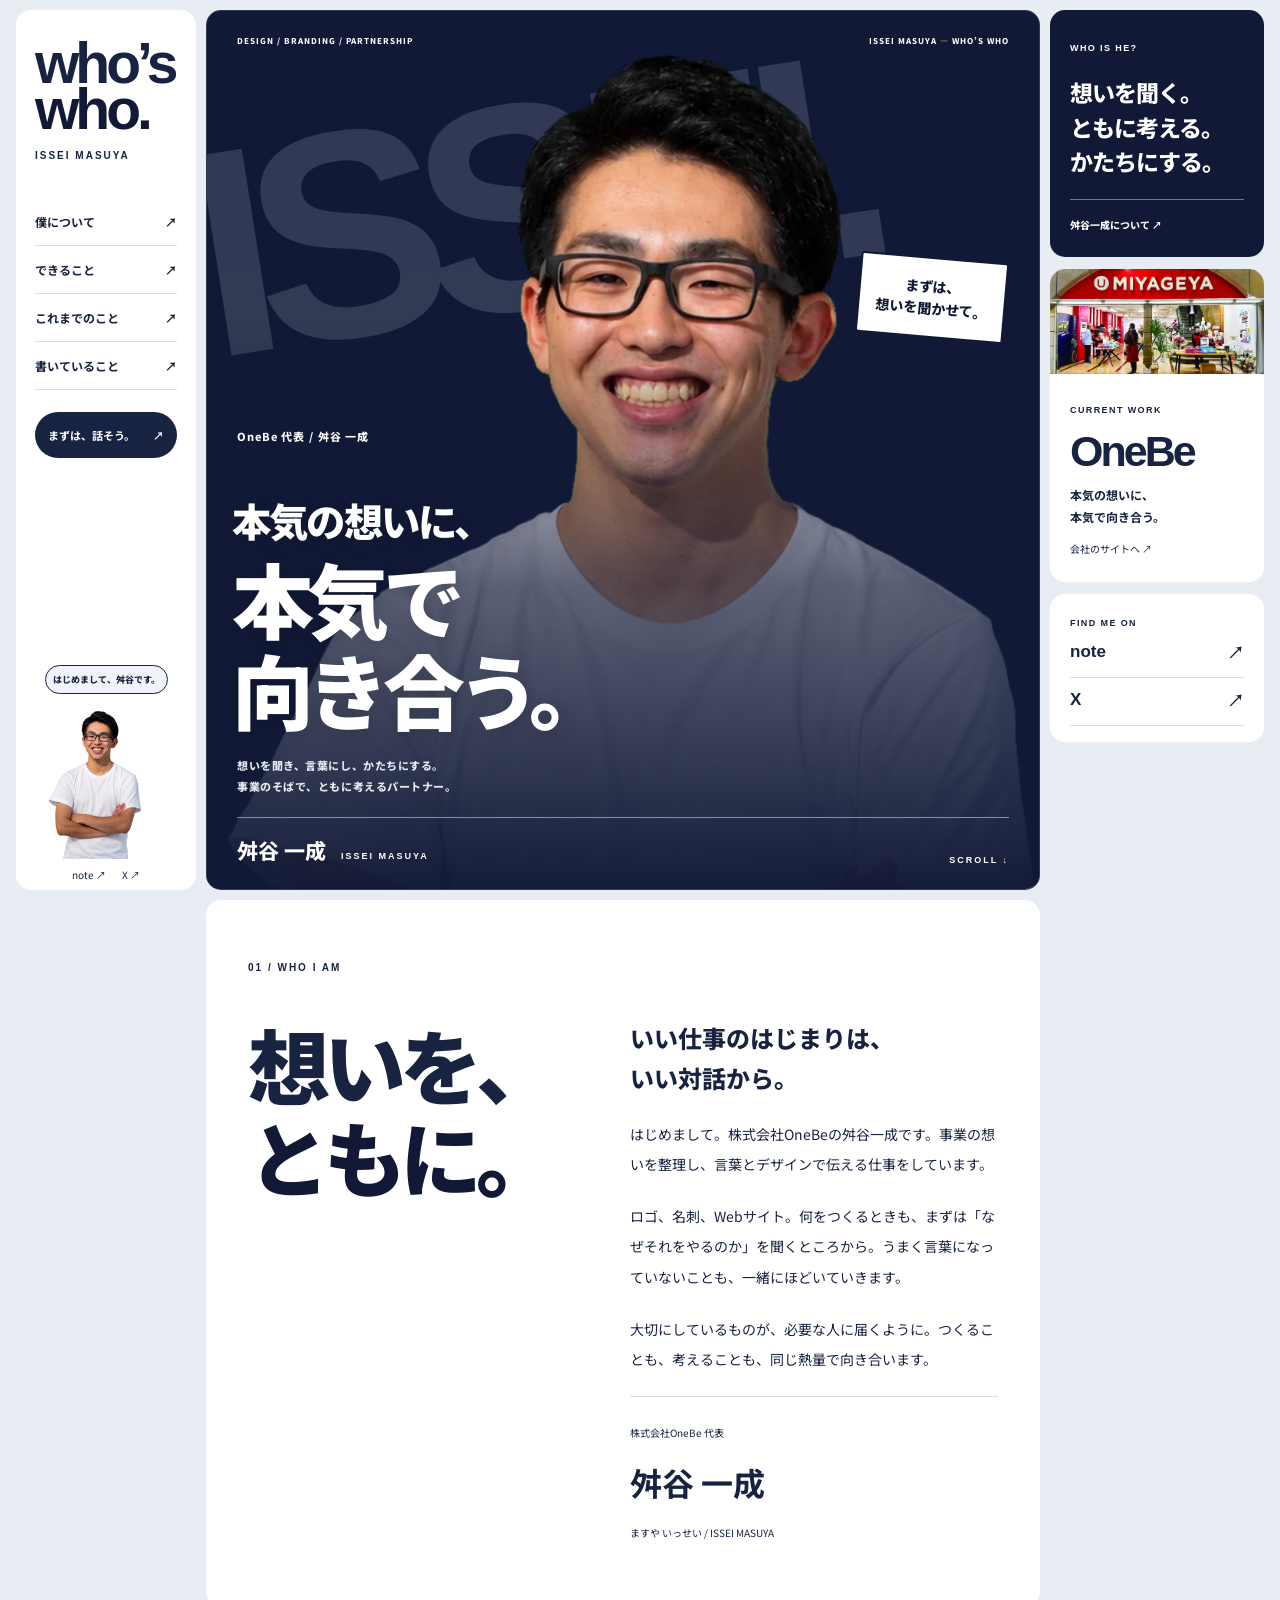
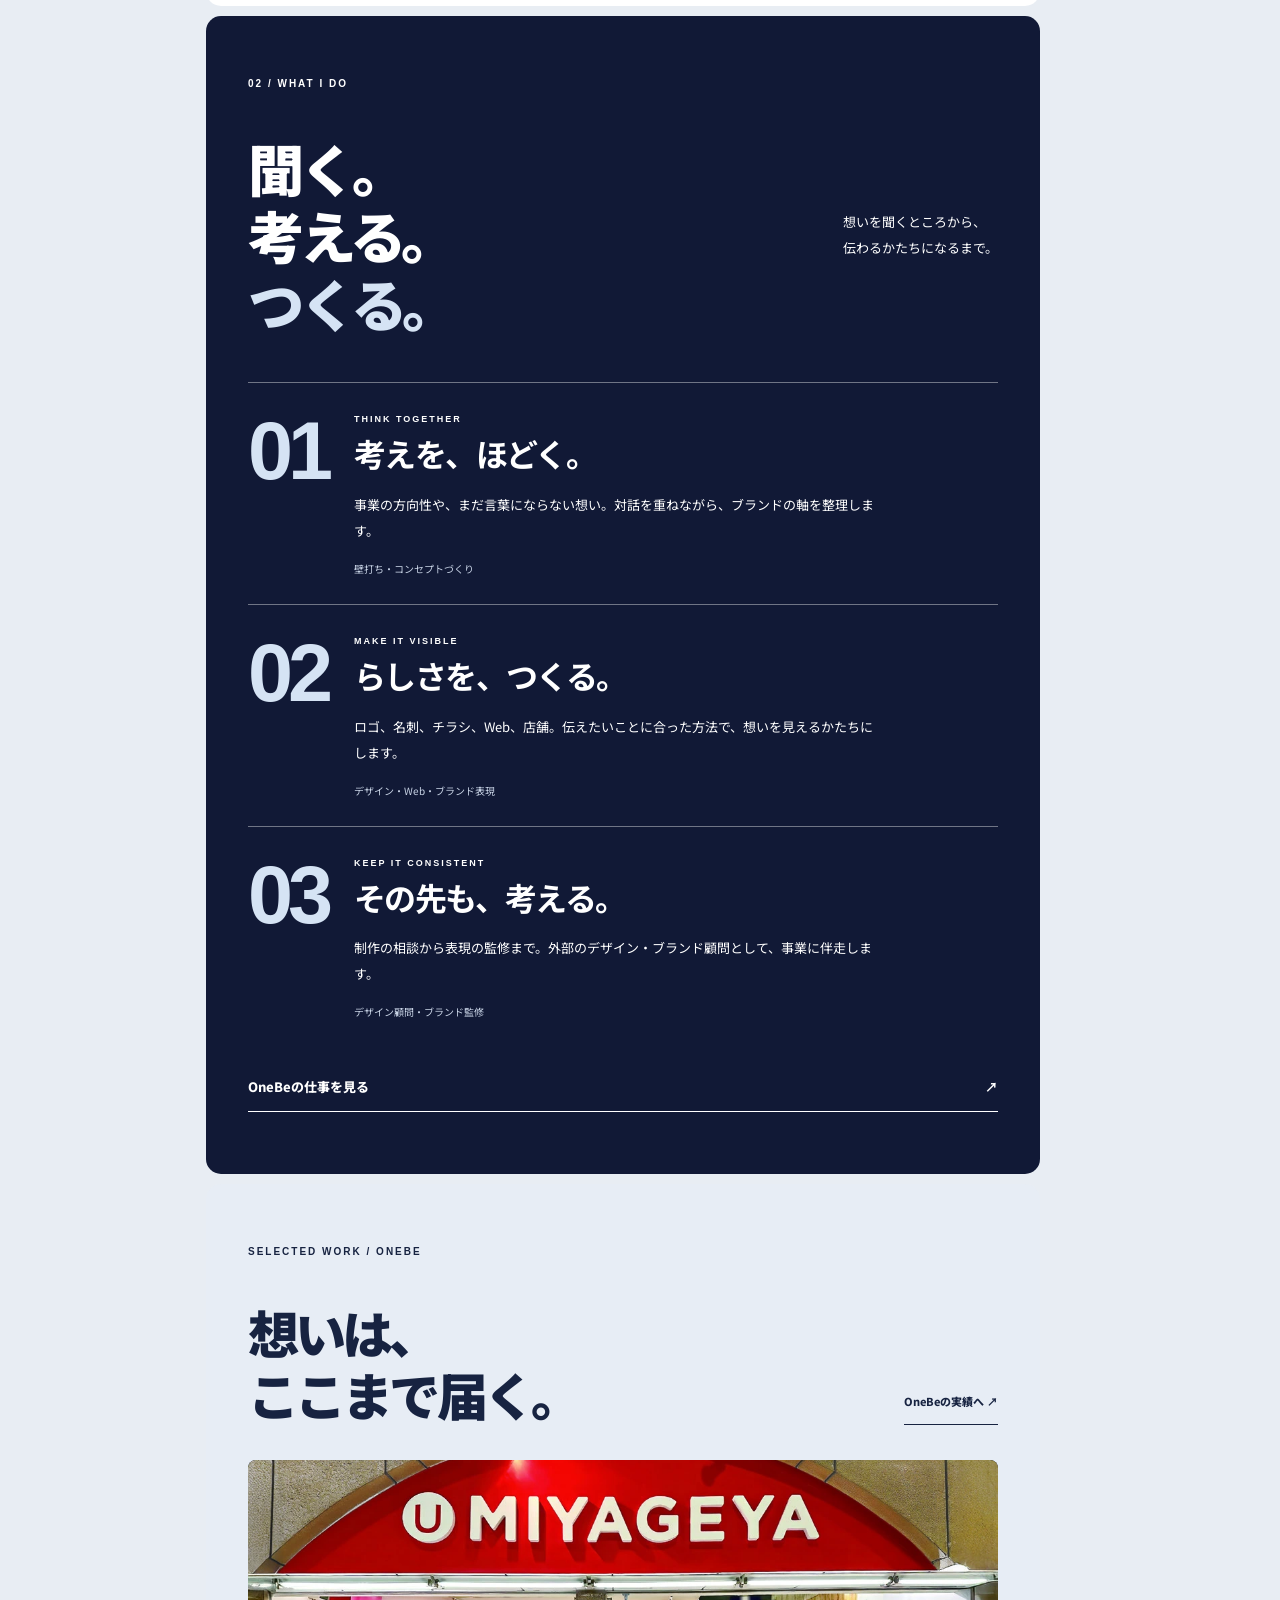
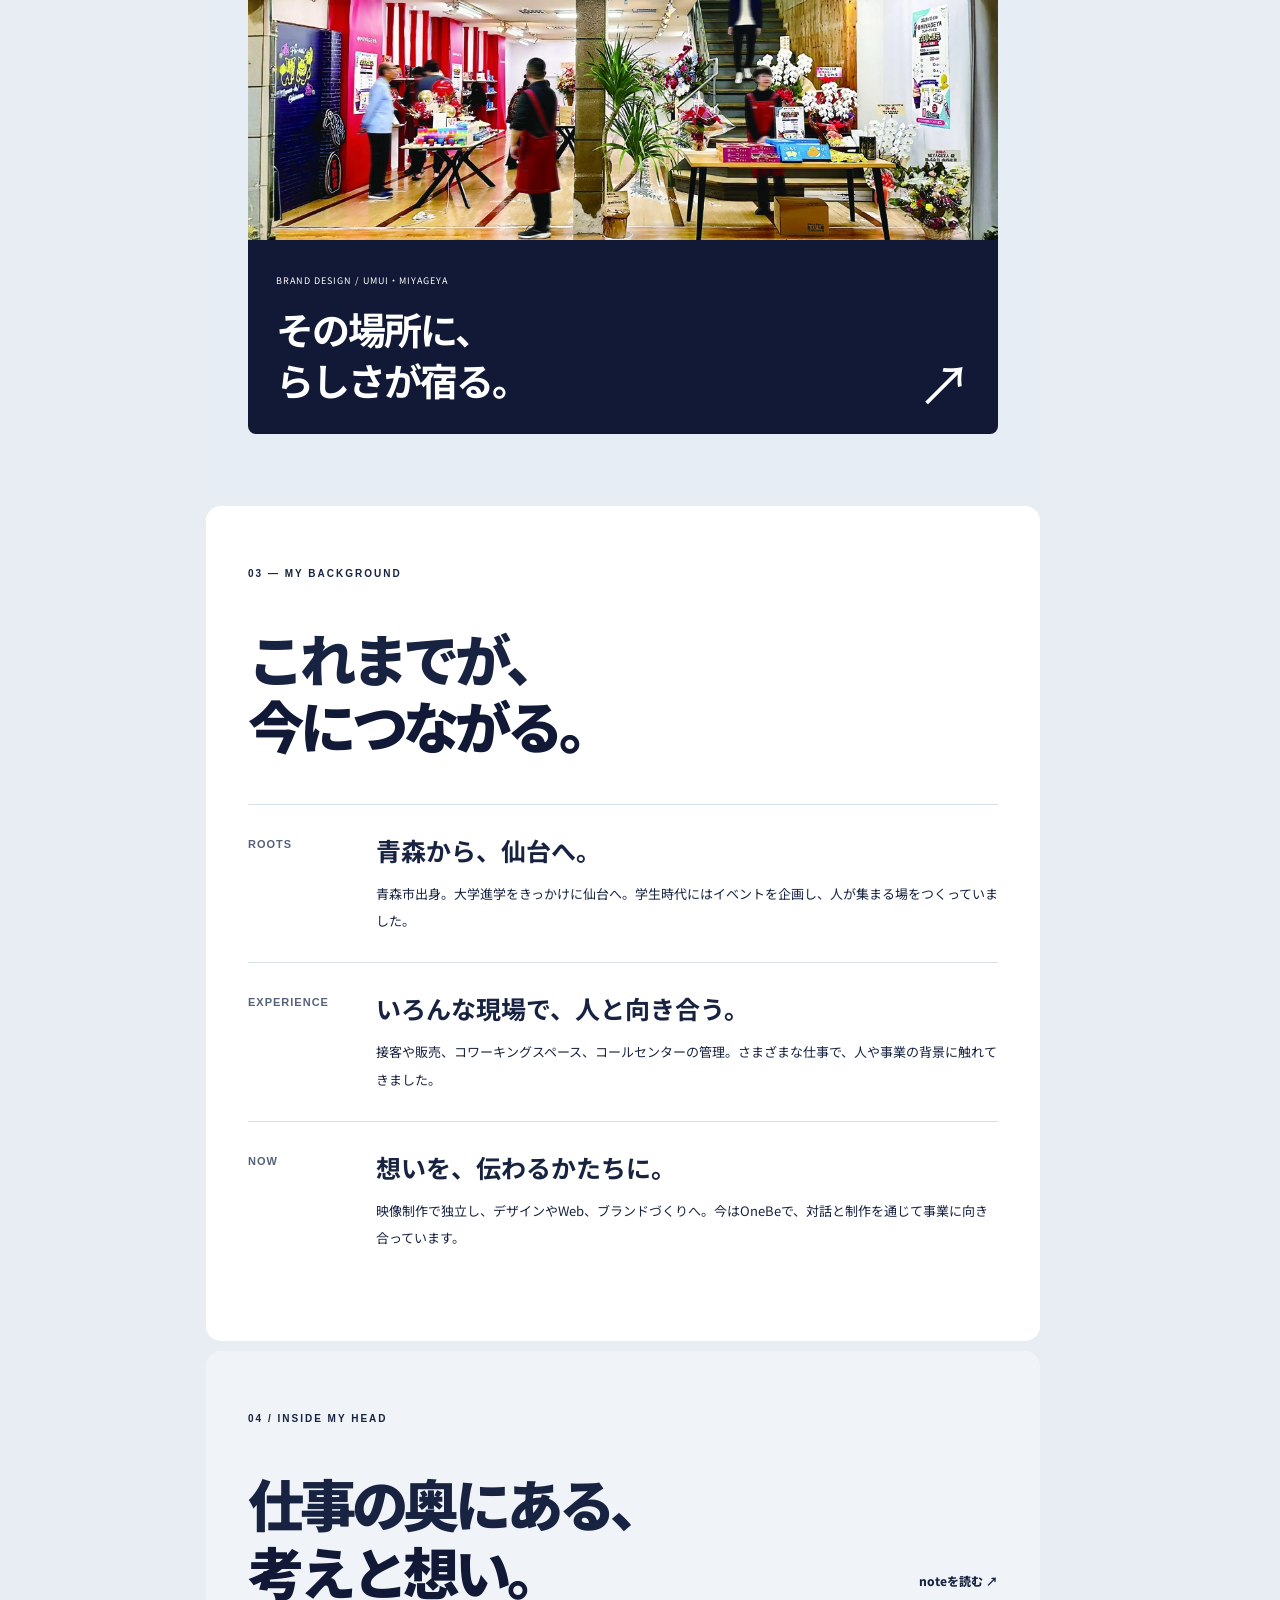
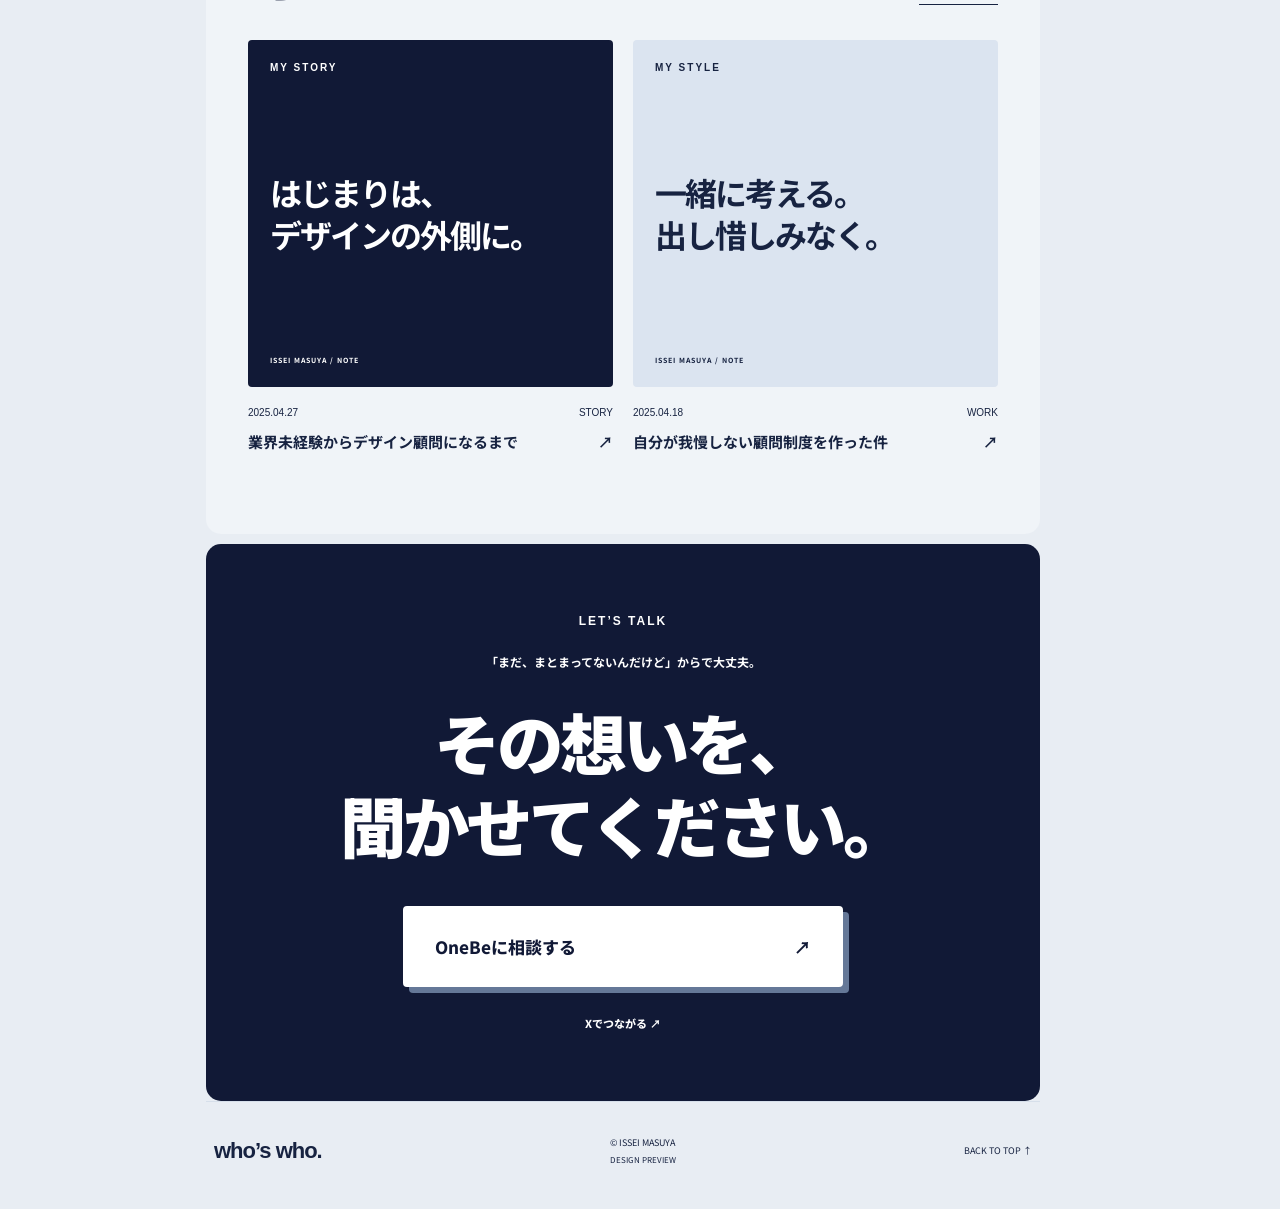
==== commit 49b7b82d: "Refresh stylesheet cache for final OneBe revision" ====
--- a/index.html
+++ b/index.html
@@ -1,6 +1,6 @@
-<!doctype html>
+﻿<!doctype html>
 <html lang="ja">
-<head><meta charset="UTF-8"><meta name="viewport" content="width=device-width,initial-scale=1"><meta name="robots" content="noindex, nofollow"><meta name="googlebot" content="noindex, nofollow"><title>舛谷一成の who's who — ISSEI MASUYA</title><meta name="description" content="舛谷一成の自己紹介。想いを聞き、整理し、言葉とデザインで伝える。OneBeの仕事と、その背景にあること。"><link rel="stylesheet" href="style.css?v=3"><link rel="stylesheet" href="impact.css?v=3"><script src="script.js" defer></script></head>
+<head><meta charset="UTF-8"><meta name="viewport" content="width=device-width,initial-scale=1"><meta name="robots" content="noindex, nofollow"><meta name="googlebot" content="noindex, nofollow"><title>舛谷一成の who's who — ISSEI MASUYA</title><meta name="description" content="舛谷一成の自己紹介。想いを聞き、整理し、言葉とデザインで伝える。OneBeの仕事と、その背景にあること。"><link rel="stylesheet" href="style.css?v=3"><link rel="stylesheet" href="impact.css?v=4"><script src="script.js" defer></script></head>
 <body id="top">
 <a class="skip" href="#main">本文へ移動</a>
 <div class="shell">
@@ -16,3 +16,4 @@
 </main>
 <aside class="rail" aria-label="プロフィールの概要"><div class="rail-intro"><span class="rail-eyebrow">WHO IS HE?</span><p>想いを聞く。<br>ともに考える。<br>かたちにする。</p><a href="#about">舛谷一成について ↗</a></div><div class="rail-note"><div class="rail-photo"><img src="assets/umui-miyageya.webp" alt="OneBeがブランディングに携わったUMUI・MIYAGEYAの店舗" width="800" height="600"></div><span class="rail-eyebrow">CURRENT WORK</span><b>OneBe</b><p>本気の想いに、<br>本気で向き合う。</p><a href="https://onebe-inc.github.io/corporate/">会社のサイトへ ↗</a></div><div class="rail-links"><span class="rail-eyebrow">FIND ME ON</span><a href="https://note.com/isseimasuya">note <span>↗</span></a><a href="https://x.com/isseimasuya">X <span>↗</span></a></div><div class="rail-bottom">GOOD CONVERSATIONS,<br>GOOD CREATIONS.</div></aside>
 </div></body></html>
+
--- a/impact.css
+++ b/impact.css
@@ -40,3 +40,6 @@
 @media(max-width:650px){.hero-sticker{top:10%;right:5%}}
 @media(max-width:650px){.services article{grid-template-columns:60px 1fr;column-gap:15px}.number{font-size:50px;letter-spacing:-3px}}
 @media(max-width:360px){.services article{grid-template-columns:48px 1fr;column-gap:14px}.number{font-size:43px;letter-spacing:-3px}.services h3{font-size:22px}}
+/* Keep the right-hand links visible at shorter desktop heights. */
+.rail-intro{min-height:0}.rail>div{flex-shrink:0}.rail-intro p{margin:20px 0}.rail-note{padding-bottom:25px}
+@media(min-width:981px) and (max-height:1000px){.rail-photo{height:105px}.rail-note p{font-size:12px;margin:8px 0}.rail-intro{padding-block:20px}.rail-links{padding-block:16px!important}.rail-bottom{display:none}}
